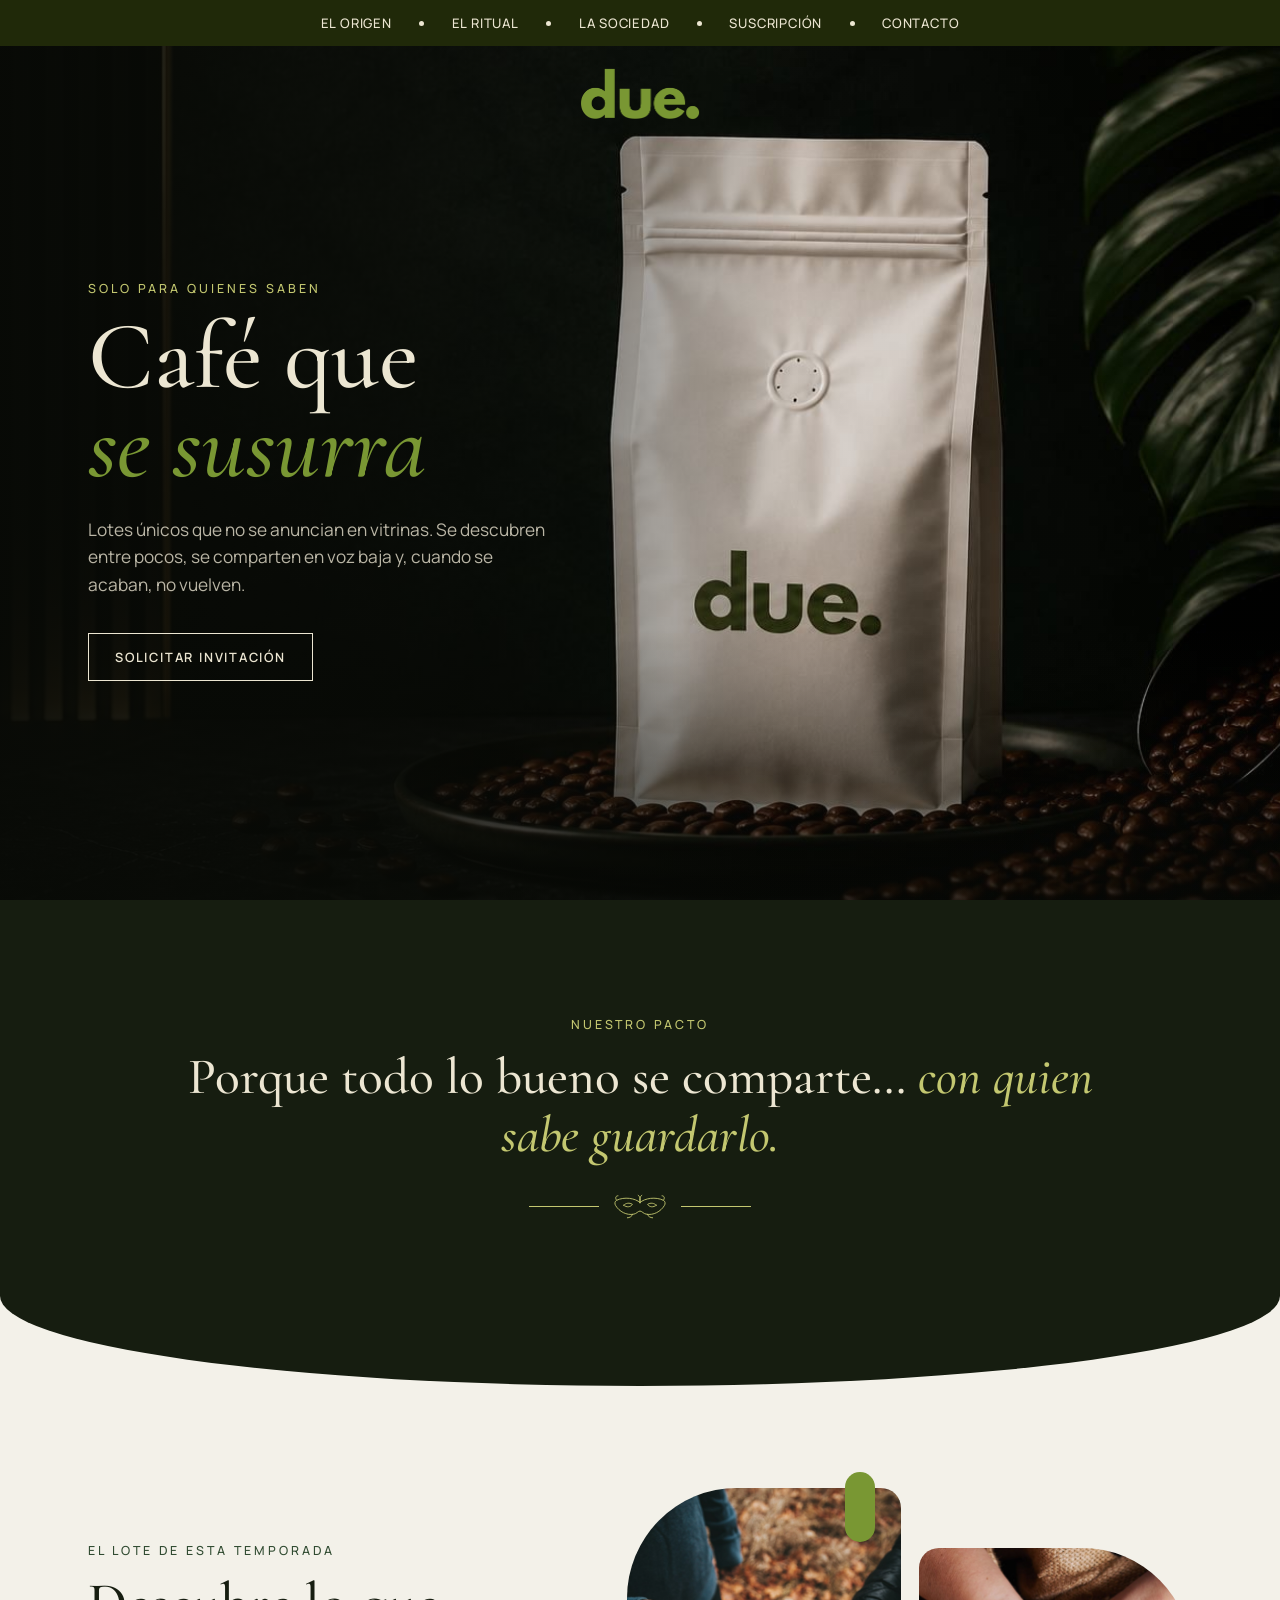
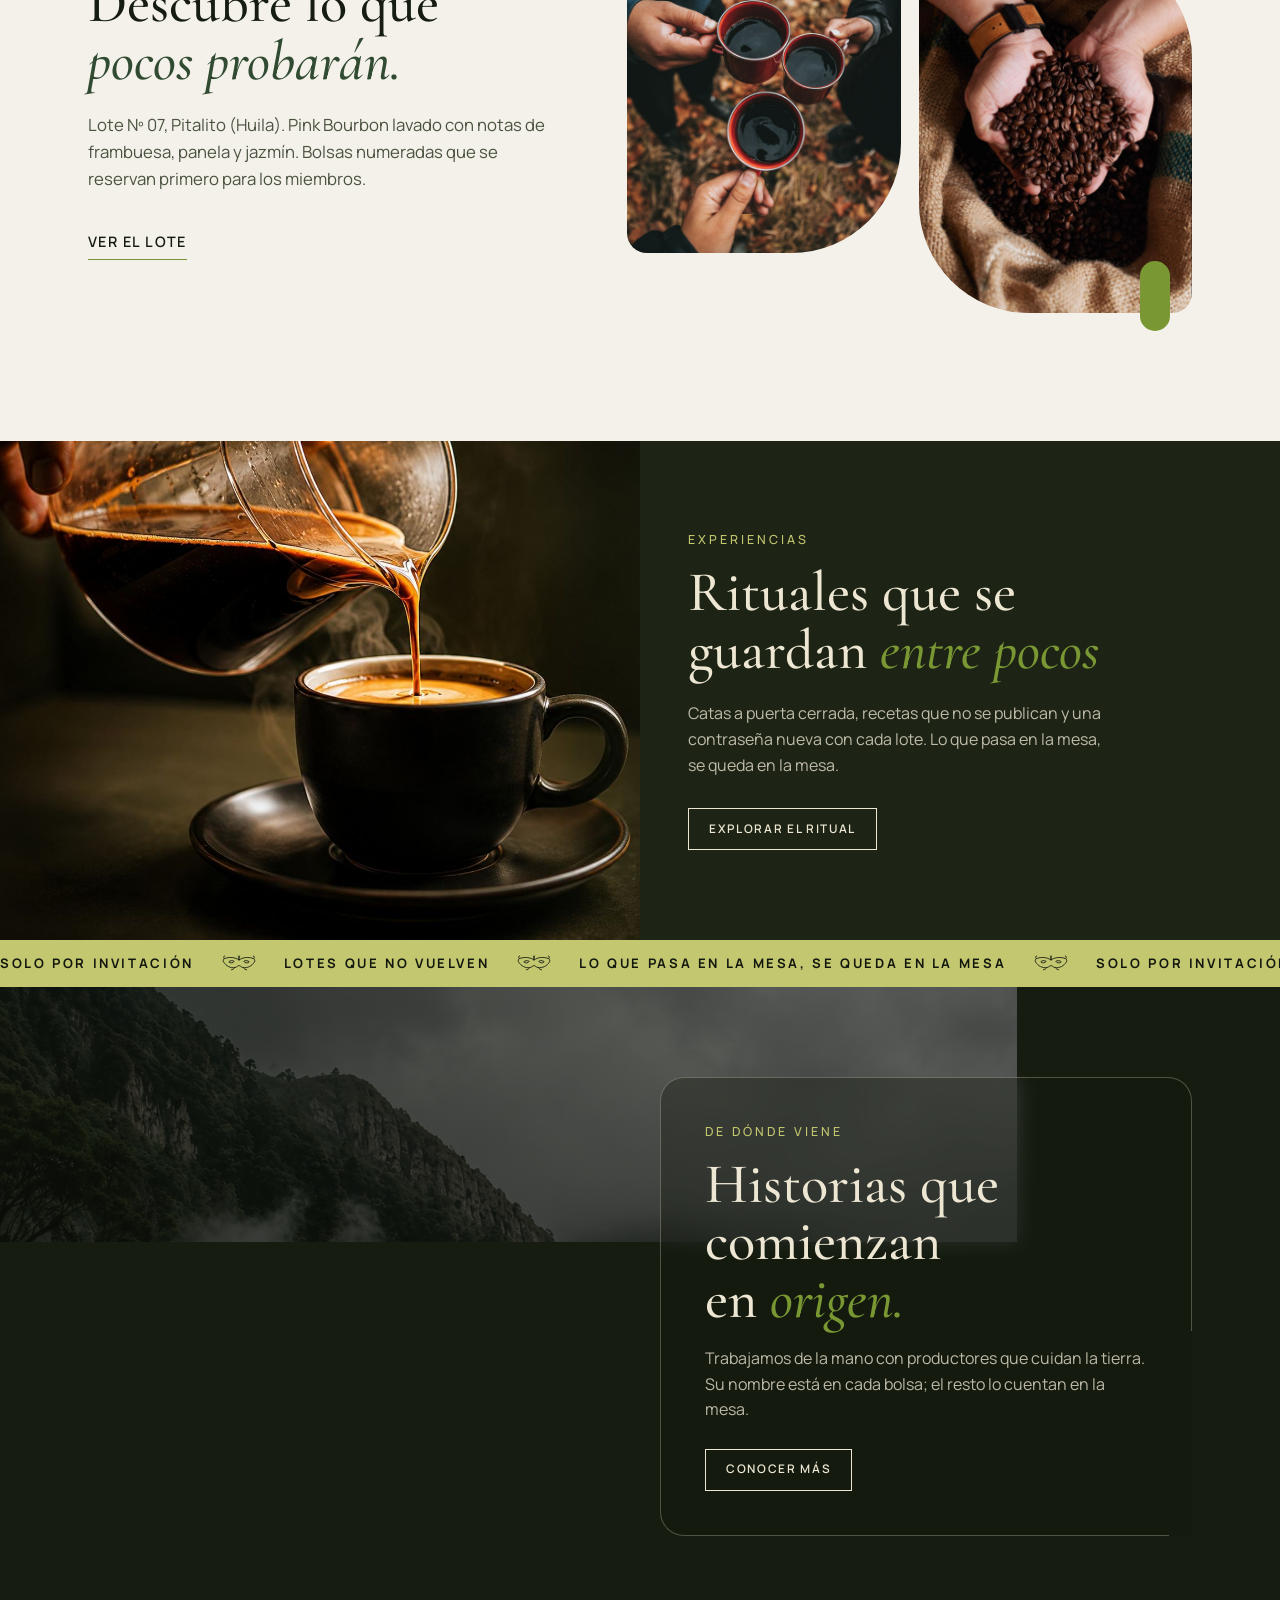
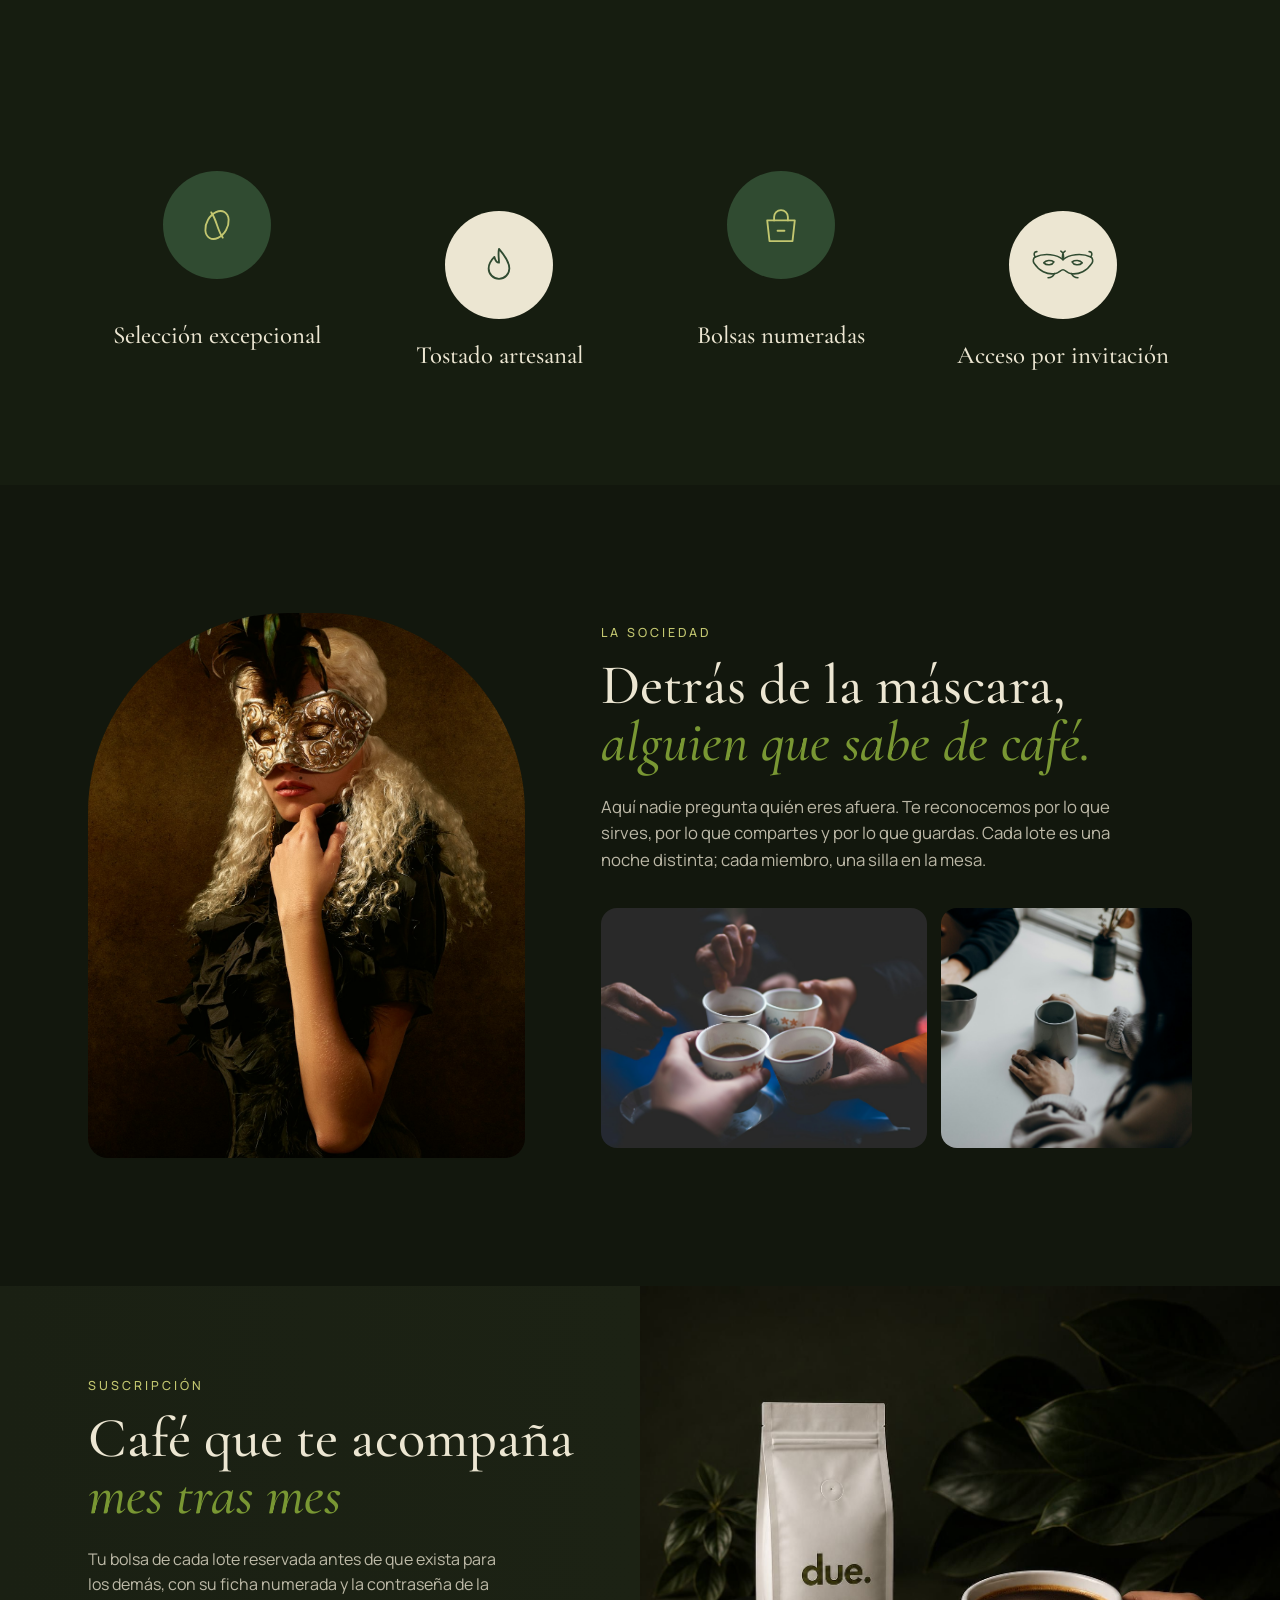
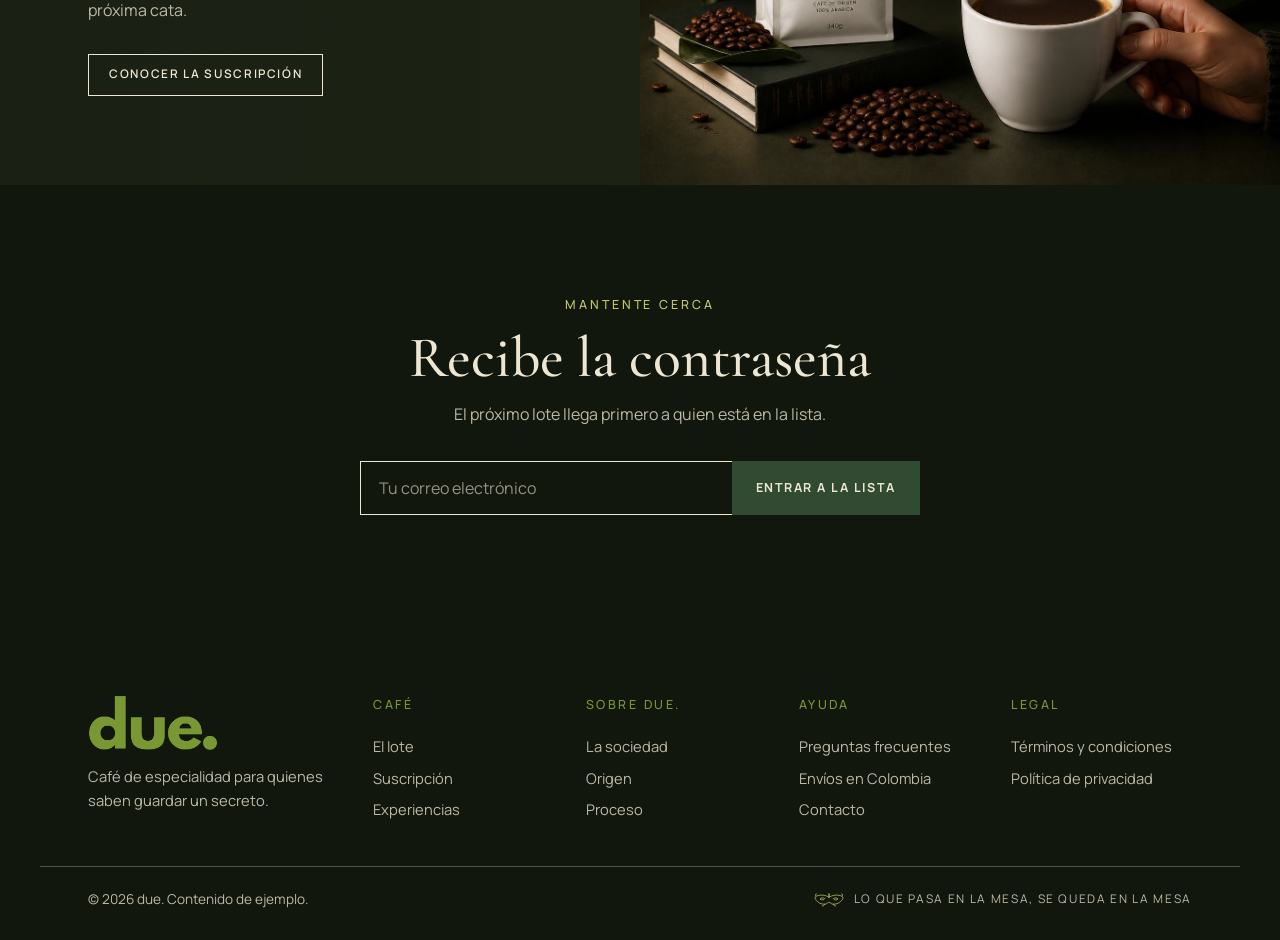
==== version-a.html @ 4b5e08d7 "Añadir dos propuestas de club secreto basadas en el diseño Home.pdf - version-a.html: estructura y c" ====
<!doctype html>
<html lang="es-CO">
<head>
  <meta charset="utf-8">
  <meta name="viewport" content="width=device-width, initial-scale=1, viewport-fit=cover">
  <title>due. — Café que se susurra</title>
  <meta name="description" content="due. es un club de café de especialidad. Lotes únicos que se descubren entre pocos y se comparten en voz baja.">
  <meta name="theme-color" content="#202909">
  <link rel="icon" type="image/png" href="assets/logo-due-olive.png">
  <link rel="preconnect" href="https://fonts.googleapis.com">
  <link rel="preconnect" href="https://fonts.gstatic.com" crossorigin>
  <link href="https://fonts.googleapis.com/css2?family=Cormorant+Garamond:ital,wght@0,400;0,500;0,600;1,400;1,500&family=Manrope:wght@400;500;600;700&display=swap" rel="stylesheet">
  <link rel="preload" as="image" href="assets/club/bolsa-hero.jpg">
  <link rel="stylesheet" href="css/a.css">
</head>
<body>
  <svg width="0" height="0" style="position:absolute" aria-hidden="true">
    <symbol id="mask" viewBox="0 0 120 56">
      <path d="M60 18C49 8 25 5 8 13c-4 2-5 8-2 12 8 13 24 22 40 19 6-1 10-7 14-7s8 6 14 7c16 3 32-6 40-19 3-4 2-10-2-12C95 5 71 8 60 18Z"/>
      <path d="M24 24c4-5 13-6 19-2-3 6-13 8-19 2Zm72 0c-4-5-13-6-19-2 3 6 13 8 19 2Z"/>
      <path d="M60 18c-2-7-1-13 4-16M60 18c2-7 1-13-4-16M8 13C4 8 6 3 11 3m101 10c4-5 2-10-3-10M44 44c-2 5-7 8-12 8m44-8c2 5 7 8 12 8"/>
    </symbol>
  </svg>

  <a class="skip" href="#principal">Saltar al contenido</a>

  <header class="top">
    <nav class="top__bar" aria-label="Principal">
      <a href="#origen">El origen</a>
      <a href="#ritual">El ritual</a>
      <a href="#sociedad">La sociedad</a>
      <a href="#suscripcion">Suscripción</a>
      <a href="#contacto">Contacto</a>
    </nav>
    <a href="#principal" class="top__logo" aria-label="due., inicio"><img src="assets/logo-due-lima.png" alt="" width="120" height="52"></a>
  </header>

  <main id="principal">

    <section class="hero" aria-labelledby="hero-t">
      <img class="hero__img" src="assets/club/bolsa-hero.jpg" alt="Bolsa de café due. sobre una bandeja con granos, en un salón oscuro" fetchpriority="high">
      <div class="hero__veil" aria-hidden="true"></div>
      <div class="wrap hero__inner">
        <p class="kicker">Solo para quienes saben</p>
        <h1 class="hero__t" id="hero-t">Café que <em>se susurra</em></h1>
        <p class="hero__p">Lotes únicos que no se anuncian en vitrinas. Se descubren entre pocos, se comparten en voz baja y, cuando se acaban, no vuelven.</p>
        <a href="#contacto" class="btn btn--line">Solicitar invitación</a>
      </div>
    </section>

    <section class="pact" aria-labelledby="pact-t">
      <p class="kicker kicker--center">Nuestro pacto</p>
      <h2 class="pact__t" id="pact-t">Porque todo lo bueno se comparte… <em>con quien sabe guardarlo.</em></h2>
      <div class="ornament" aria-hidden="true"><span></span><svg><use href="#mask"/></svg><span></span></div>
    </section>

    <section class="lot" id="origen" aria-labelledby="lot-t">
      <div class="wrap lot__inner">
        <div class="lot__copy">
          <p class="kicker kicker--dark">El lote de esta temporada</p>
          <h2 class="h2 h2--dark" id="lot-t">Descubre lo que <em>pocos probarán.</em></h2>
          <p>Lote Nº 07, Pitalito (Huila). Pink Bourbon lavado con notas de frambuesa, panela y jazmín. Bolsas numeradas que se reservan primero para los miembros.</p>
          <a href="#suscripcion" class="link">Ver el lote</a>
        </div>
        <div class="lot__arches">
          <figure class="arch arch--a"><img src="assets/club/tres-tazas.jpg" alt="Tres personas brindan con tazas de café" loading="lazy"><i class="pill pill--top" aria-hidden="true"></i></figure>
          <figure class="arch arch--b"><img src="assets/club/manos-granos.jpg" alt="Manos sosteniendo granos de café tostado sobre un costal" loading="lazy"><i class="pill pill--bottom" aria-hidden="true"></i></figure>
        </div>
      </div>
    </section>

    <section class="ritual" id="ritual" aria-labelledby="ritual-t">
      <figure class="ritual__img"><img src="assets/club/vertido.jpg" alt="Café filtrado vertido en una taza negra" loading="lazy"></figure>
      <div class="ritual__copy">
        <p class="kicker">Experiencias</p>
        <h2 class="h2" id="ritual-t">Rituales que se guardan <em>entre pocos</em></h2>
        <p>Catas a puerta cerrada, recetas que no se publican y una contraseña nueva con cada lote. Lo que pasa en la mesa, se queda en la mesa.</p>
        <a href="#sociedad" class="btn btn--line btn--sm">Explorar el ritual</a>
      </div>
    </section>

    <div class="band" aria-hidden="true">
      <div class="band__track">
        <span>Solo por invitación</span><svg><use href="#mask"/></svg><span>Lotes que no vuelven</span><svg><use href="#mask"/></svg><span>Lo que pasa en la mesa, se queda en la mesa</span><svg><use href="#mask"/></svg>
        <span>Solo por invitación</span><svg><use href="#mask"/></svg><span>Lotes que no vuelven</span><svg><use href="#mask"/></svg><span>Lo que pasa en la mesa, se queda en la mesa</span><svg><use href="#mask"/></svg>
      </div>
    </div>

    <section class="origin" aria-labelledby="origin-t">
      <img class="origin__bg" src="assets/club/montana.jpg" alt="" loading="lazy">
      <div class="wrap origin__inner">
        <img class="origin__mask" src="assets/club/mascara-blanca.jpg" alt="Máscara blanca suspendida en la niebla" loading="lazy">
        <div class="glass">
          <p class="kicker">De dónde viene</p>
          <h2 class="h2" id="origin-t">Historias que comienzan en <em>origen.</em></h2>
          <p>Trabajamos de la mano con productores que cuidan la tierra. Su nombre está en cada bolsa; el resto lo cuentan en la mesa.</p>
          <a href="#sociedad" class="btn btn--line btn--sm">Conocer más</a>
        </div>
      </div>
    </section>

    <section class="values" aria-label="Lo que nos define">
      <ul class="wrap values__list">
        <li><span class="dot dot--green"><svg viewBox="0 0 40 40" aria-hidden="true"><ellipse cx="20" cy="20" rx="9" ry="13" transform="rotate(30 20 20)"/><path d="M15 9c5 7 5 15 10 22"/></svg></span><b>Selección excepcional</b></li>
        <li class="low"><span class="dot dot--light"><svg viewBox="0 0 40 40" aria-hidden="true"><path d="M20 6c6 7 9 12 9 17a9 9 0 0 1-18 0c0-4 3-8 5-10 1 4 3 5 4 5 0-4-1-8 0-12Z"/></svg></span><b>Tostado artesanal</b></li>
        <li><span class="dot dot--green"><svg viewBox="0 0 40 40" aria-hidden="true"><path d="M8 16h24l-2 18H10L8 16Z"/><path d="M14 16v-3a6 6 0 0 1 12 0v3M17 25h6"/></svg></span><b>Bolsas numeradas</b></li>
        <li class="low"><span class="dot dot--light"><svg viewBox="0 0 120 56" aria-hidden="true"><use href="#mask"/></svg></span><b>Acceso por invitación</b></li>
      </ul>
    </section>

    <section class="society" id="sociedad" aria-labelledby="soc-t">
      <div class="wrap society__inner">
        <figure class="society__portrait"><img src="assets/club/mascara-retrato.jpg" alt="Mujer con máscara dorada en penumbra" loading="lazy"></figure>
        <div class="society__copy">
          <p class="kicker">La sociedad</p>
          <h2 class="h2" id="soc-t">Detrás de la máscara, <em>alguien que sabe de café.</em></h2>
          <p>Aquí nadie pregunta quién eres afuera. Te reconocemos por lo que sirves, por lo que compartes y por lo que guardas. Cada lote es una noche distinta; cada miembro, una silla en la mesa.</p>
          <div class="society__pair">
            <figure><img src="assets/club/brindis.jpg" alt="Varias manos juntan tazas de café en un brindis" loading="lazy"></figure>
            <figure><img src="assets/club/conversacion.jpg" alt="Dos personas conversan con sus tazas de café sobre la mesa" loading="lazy"></figure>
          </div>
        </div>
      </div>
    </section>

    <section class="sub" id="suscripcion" aria-labelledby="sub-t">
      <div class="sub__copy">
        <p class="kicker">Suscripción</p>
        <h2 class="h2" id="sub-t">Café que te acompaña <em>mes tras mes</em></h2>
        <p>Tu bolsa de cada lote reservada antes de que exista para los demás, con su ficha numerada y la contraseña de la próxima cata.</p>
        <a href="#contacto" class="btn btn--line btn--sm">Conocer la suscripción</a>
      </div>
      <figure class="sub__img"><img src="assets/club/bolsa-taza.jpg" alt="Bolsa de café due. junto a una taza de café negro y granos" loading="lazy"></figure>
    </section>

    <section class="news" id="contacto" aria-labelledby="news-t">
      <p class="kicker kicker--center">Mantente cerca</p>
      <h2 class="h2 news__t" id="news-t">Recibe la contraseña</h2>
      <p class="news__p">El próximo lote llega primero a quien está en la lista.</p>
      <form class="news__form" data-join novalidate>
        <label class="sr-only" for="mail-a">Tu correo electrónico</label>
        <input id="mail-a" type="email" placeholder="Tu correo electrónico" autocomplete="email" required>
        <button type="submit">Entrar a la lista</button>
      </form>
      <p class="news__msg" role="status" data-join-msg></p>
    </section>
  </main>

  <footer class="foot">
    <div class="wrap foot__inner">
      <div class="foot__brand">
        <img src="assets/logo-due-lima.png" alt="due." width="130" height="56">
        <p>Café de especialidad para quienes saben guardar un secreto.</p>
      </div>
      <div><h3>Café</h3><a href="#origen">El lote</a><a href="#suscripcion">Suscripción</a><a href="#ritual">Experiencias</a></div>
      <div><h3>Sobre due.</h3><a href="#sociedad">La sociedad</a><a href="#origen">Origen</a><a href="#ritual">Proceso</a></div>
      <div><h3>Ayuda</h3><a href="#">Preguntas frecuentes</a><a href="#">Envíos en Colombia</a><a href="#contacto">Contacto</a></div>
      <div><h3>Legal</h3><a href="#">Términos y condiciones</a><a href="#">Política de privacidad</a></div>
    </div>
    <div class="wrap foot__base">
      <p>© 2026 due. Contenido de ejemplo.</p>
      <p class="foot__sign"><svg aria-hidden="true"><use href="#mask"/></svg> Lo que pasa en la mesa, se queda en la mesa</p>
    </div>
  </footer>

  <script src="js/club.js"></script>
</body>
</html>
---- css/a.css ----
/* due. — Versión A: tu diseño, sin rosado, como club secreto */

:root {
  --night:  #12170D;
  --forest: #161D10;
  --moss:   #1E2415;
  --bar:    #202909;
  --bottle: #304B31;
  --olive:  #799733;
  --lime:   #C3C770;
  --cream:  #ECE6D2;
  --cream-2: rgba(236, 230, 210, .78);
  --paper:  #F3F1E9;
  --ink:    #161D10;
  --ink-2:  #4B5340;
  --line:   rgba(236, 230, 210, .28);

  --serif: "Cormorant Garamond", Georgia, serif;
  --sans: "Manrope", system-ui, -apple-system, "Segoe UI", sans-serif;
  --wrap: 1200px;
  --gut: clamp(16px, 4vw, 48px);
  --ease: cubic-bezier(0.23, 1, 0.32, 1);
}

*, *::before, *::after { box-sizing: border-box; }
html { scroll-behavior: smooth; -webkit-text-size-adjust: 100%; }
body { margin: 0; background: var(--forest); color: var(--cream); font: 400 1rem/1.6 var(--sans); -webkit-font-smoothing: antialiased; overflow-x: clip; caret-color: var(--olive); }
img { display: block; max-width: 100%; }
figure { margin: 0; }
a { color: inherit; text-decoration: none; }
button, input { font: inherit; color: inherit; }
::selection { background: var(--lime); color: var(--night); }
:focus-visible { outline: 2px solid var(--lime); outline-offset: 3px; }
.sr-only { position: absolute; width: 1px; height: 1px; overflow: hidden; clip: rect(0 0 0 0); white-space: nowrap; }
.skip { position: absolute; left: 16px; top: -60px; z-index: 99; padding: 10px 16px; background: var(--lime); color: var(--night); }
.skip:focus { top: 12px; }
.wrap { max-width: var(--wrap); margin: 0 auto; padding: 0 var(--gut); }

.kicker { margin: 0 0 14px; font-size: .78rem; font-weight: 500; letter-spacing: .24em; text-transform: uppercase; color: var(--lime); }
.kicker--center { text-align: center; }
.kicker--dark { color: var(--bottle); }
.h2 { margin: 0; font-family: var(--serif); font-weight: 500; font-size: clamp(2.3rem, 4.4vw, 3.6rem); line-height: 1.02; color: var(--cream); text-wrap: balance; }
.h2 em { font-style: italic; color: var(--olive); }
.h2--dark { color: var(--ink); }
.h2--dark em { color: var(--bottle); }

.btn { display: inline-flex; align-items: center; justify-content: center; min-height: 48px; padding: 0 26px; border: 1px solid var(--cream); font-size: .8rem; font-weight: 600; letter-spacing: .14em; text-transform: uppercase; transition: background-color 200ms ease, color 200ms ease, transform 160ms var(--ease); }
.btn:active { transform: scale(.97); }
.btn--sm { min-height: 42px; padding: 0 20px; font-size: .74rem; }
@media (hover: hover) and (pointer: fine) { .btn--line:hover { background: var(--cream); color: var(--night); } }
.link { display: inline-block; padding-bottom: 6px; border-bottom: 1px solid var(--olive); font-weight: 600; font-size: .9rem; letter-spacing: .1em; text-transform: uppercase; color: var(--ink); }

/* ---------- Encabezado (de tu diseño) ---------- */
.top { position: absolute; inset: 0 0 auto 0; z-index: 10; }
.top__bar { display: flex; justify-content: center; align-items: center; gap: 0; min-height: 46px; padding: 0 var(--gut); background: var(--bar); font-size: .82rem; font-weight: 500; letter-spacing: .06em; text-transform: uppercase; }
.top__bar a { position: relative; padding: 12px 30px; color: var(--cream); transition: color 200ms ease; }
.top__bar a + a::before { content: ""; position: absolute; left: -2.5px; top: 50%; width: 5px; height: 5px; margin-top: -2.5px; border-radius: 50%; background: var(--cream); }
@media (hover: hover) and (pointer: fine) { .top__bar a:hover { color: var(--lime); } }
.top__logo { display: block; width: 120px; margin: 22px auto 0; }

/* ---------- Hero ---------- */
.hero { position: relative; min-height: min(100svh, 980px); display: flex; align-items: center; background: #0B0E09; overflow: hidden; isolation: isolate; }
.hero__img { position: absolute; inset: 0; z-index: -2; width: 100%; height: 100%; object-fit: cover; object-position: 72% 60%; }
.hero__veil { position: absolute; inset: 0; z-index: -1; background: linear-gradient(90deg, rgba(8, 10, 6, .95) 0%, rgba(8, 10, 6, .82) 30%, rgba(8, 10, 6, .1) 62%), linear-gradient(0deg, rgba(8, 10, 6, .7), transparent 30%); }
.hero__inner { width: 100%; padding-top: 170px; padding-bottom: 110px; }
.hero__t { margin: 0; max-width: 7.5em; font-family: var(--serif); font-weight: 500; font-size: clamp(3.4rem, 8vw, 6rem); line-height: .92; color: var(--cream); }
.hero__t em { display: block; font-style: italic; color: var(--olive); }
.hero__p { max-width: 27em; margin: 26px 0 34px; font-size: 1.08rem; color: var(--cream-2); }

/* ---------- Pacto ---------- */
.pact { position: relative; z-index: 2; margin-bottom: -90px; padding: clamp(80px, 9vw, 120px) var(--gut) clamp(130px, 13vw, 180px); background: var(--forest); text-align: center; border-radius: 0 0 50% 50% / 0 0 90px 90px; }
.pact__t { max-width: 18em; margin: 0 auto; font-family: var(--serif); font-weight: 500; font-size: clamp(2rem, 4vw, 3.2rem); line-height: 1.12; }
.pact__t em { color: var(--lime); }
.ornament { display: flex; align-items: center; justify-content: center; gap: 14px; margin-top: 30px; color: var(--lime); }
.ornament span { width: 70px; height: 1px; background: currentColor; }
.ornament svg { width: 54px; height: 26px; fill: none; stroke: currentColor; stroke-width: 2; stroke-linecap: round; stroke-linejoin: round; }

/* ---------- Lote (sección clara) ---------- */
.lot { background: var(--paper); color: var(--ink); padding: clamp(150px, 15vw, 210px) 0 clamp(90px, 10vw, 130px); }
.lot__inner { display: grid; grid-template-columns: .9fr 1.1fr; gap: clamp(32px, 6vw, 80px); align-items: center; }
.lot__copy p:not(.kicker) { max-width: 30em; margin: 22px 0 36px; color: var(--ink-2); font-size: 1.05rem; }
.lot__arches { display: grid; grid-template-columns: 1fr 1fr; gap: 18px; align-items: start; }
.arch { position: relative; overflow: visible; }
.arch img { width: 100%; aspect-ratio: 3 / 4; object-fit: cover; }
.arch--a img { border-radius: 110px 20px 110px 20px; }
.arch--b { margin-top: 60px; }
.arch--b img { border-radius: 20px 110px 20px 110px; }
.pill { position: absolute; width: 30px; height: 70px; border-radius: 16px; background: var(--olive); }
.pill--top { top: -16px; right: 26px; }
.pill--bottom { bottom: -18px; right: 22px; }

/* ---------- Ritual ---------- */
.ritual { display: grid; grid-template-columns: 1fr 1fr; background: var(--moss); }
.ritual__img img { width: 100%; height: 100%; min-height: 460px; object-fit: cover; }
.ritual__copy { display: flex; flex-direction: column; justify-content: center; align-items: flex-start; padding: clamp(56px, 7vw, 96px) var(--gut); }
.ritual__copy p:not(.kicker) { max-width: 26em; margin: 22px 0 30px; color: var(--cream-2); }

/* ---------- Banda (antes rosada) ---------- */
.band { overflow: hidden; background: var(--lime); color: var(--night); padding: 13px 0; }
.band__track { display: flex; align-items: center; gap: 28px; width: max-content; animation: band 46s linear infinite; font-size: .82rem; font-weight: 700; letter-spacing: .2em; text-transform: uppercase; white-space: nowrap; }
.band__track svg { width: 34px; height: 16px; fill: none; stroke: currentColor; stroke-width: 3; }
@keyframes band { to { transform: translateX(-50%); } }

/* ---------- Origen ---------- */
.origin { position: relative; overflow: hidden; isolation: isolate; background: var(--night); border-radius: 0 0 50% 50% / 0 0 70px 70px; }
.origin__bg { position: absolute; inset: 0; z-index: -2; width: 100%; height: 100%; object-fit: cover; filter: saturate(.6) brightness(.55); }
.origin::before { content: ""; position: absolute; inset: 0; z-index: -1; background: linear-gradient(90deg, rgba(18, 23, 13, .55), rgba(18, 23, 13, .25)); }
.origin__inner { display: grid; grid-template-columns: 1fr 1fr; gap: 40px; align-items: center; min-height: 640px; padding-top: 90px; padding-bottom: 120px; }
.origin__mask { width: 100%; max-width: 600px; mix-blend-mode: screen; filter: contrast(1.15) brightness(1.05); transform: rotate(-8deg); }
.glass { padding: clamp(28px, 4vw, 44px); border: 1px solid var(--line); border-radius: 24px; background: rgba(18, 23, 13, .35); -webkit-backdrop-filter: blur(10px); backdrop-filter: blur(10px); }
.glass p:not(.kicker) { margin: 18px 0 26px; color: var(--cream-2); }

/* ---------- Valores ---------- */
.values { padding: clamp(80px, 9vw, 120px) 0; background: var(--forest); }
.values__list { list-style: none; display: grid; grid-template-columns: repeat(4, 1fr); gap: 24px; text-align: center; }
.values__list li { display: grid; justify-items: center; gap: 22px; }
.values__list li.low { padding-top: 40px; }
.values__list b { font-family: var(--serif); font-weight: 500; font-size: 1.55rem; line-height: 1.15; }
.dot { display: grid; place-items: center; width: 108px; height: 108px; border-radius: 50%; }
.dot--green { background: var(--bottle); color: var(--lime); }
.dot--light { background: var(--cream); color: var(--bottle); }
.dot svg { width: 46px; height: 46px; fill: none; stroke: currentColor; stroke-width: 1.6; stroke-linecap: round; stroke-linejoin: round; }
.dot--light svg[viewBox="0 0 120 56"] { width: 64px; height: 30px; stroke-width: 3; }

/* ---------- Sociedad ---------- */
.society { padding: clamp(90px, 10vw, 140px) 0; background: var(--night); }
.society__inner { display: grid; grid-template-columns: .85fr 1.15fr; gap: clamp(32px, 6vw, 80px); align-items: center; }
.society__portrait img { width: 100%; aspect-ratio: 4 / 5; object-fit: cover; border-radius: 200px 200px 20px 20px; }
.society__copy p:not(.kicker) { max-width: 32em; margin: 22px 0 34px; color: var(--cream-2); font-size: 1.05rem; }
.society__pair { display: grid; grid-template-columns: 1.3fr 1fr; gap: 14px; }
.society__pair img { width: 100%; height: 240px; object-fit: cover; border-radius: 16px; }

/* ---------- Suscripción ---------- */
.sub { display: grid; grid-template-columns: 1fr 1fr; background: linear-gradient(90deg, #1A2013, var(--moss)); }
.sub__copy { display: flex; flex-direction: column; justify-content: center; align-items: flex-start; padding: clamp(56px, 7vw, 100px) var(--gut) clamp(56px, 7vw, 100px) max(var(--gut), calc((100vw - var(--wrap)) / 2 + var(--gut))); }
.sub__copy p:not(.kicker) { max-width: 26em; margin: 22px 0 30px; color: var(--cream-2); }
.sub__img img { width: 100%; height: 100%; min-height: 480px; object-fit: cover; }

/* ---------- Newsletter ---------- */
.news { padding: clamp(80px, 9vw, 110px) var(--gut); background: var(--night); text-align: center; }
.news__t { font-size: clamp(2.4rem, 4.6vw, 3.6rem); }
.news__p { margin: 14px 0 34px; color: var(--cream-2); }
.news__form { display: flex; max-width: 560px; margin: 0 auto; }
.news__form input { flex: 1; min-width: 0; min-height: 54px; padding: 0 18px; border: 1px solid var(--cream); border-right: 0; background: transparent; font-size: 16px; }
.news__form input::placeholder { color: rgba(236, 230, 210, .6); }
.news__form input:focus { outline: none; border-color: var(--lime); }
.news__form button { padding: 0 24px; border: 0; background: var(--bottle); color: var(--cream); font-size: .78rem; font-weight: 700; letter-spacing: .12em; text-transform: uppercase; cursor: pointer; transition: background-color 200ms ease, transform 160ms var(--ease); }
.news__form button:active { transform: scale(.97); }
@media (hover: hover) and (pointer: fine) { .news__form button:hover { background: #4A6224; } }
.news__msg { min-height: 1.6em; margin: 14px 0 0; color: var(--lime); }

/* ---------- Footer ---------- */
.foot { background: var(--night); padding: 30px 0 0; }
.foot__inner { display: grid; grid-template-columns: 1.4fr repeat(4, 1fr); gap: 32px; padding-bottom: 40px; }
.foot__brand img { width: 130px; }
.foot__brand p { max-width: 16em; margin: 14px 0 0; font-size: .92rem; color: var(--cream-2); }
.foot h3 { margin: 0 0 16px; font-size: .78rem; font-weight: 500; letter-spacing: .2em; text-transform: uppercase; color: var(--olive); }
.foot a { display: block; padding: 4px 0; font-size: .92rem; color: var(--cream-2); }
@media (hover: hover) and (pointer: fine) { .foot a:hover { color: var(--lime); } }
.foot__base { display: flex; justify-content: space-between; gap: 16px; flex-wrap: wrap; padding-top: 22px; padding-bottom: 30px; border-top: 1px solid var(--line); font-size: .85rem; color: var(--cream-2); }
.foot__base p { margin: 0; }
.foot__sign { display: inline-flex; align-items: center; gap: 10px; letter-spacing: .14em; text-transform: uppercase; font-size: .74rem; }
.foot__sign svg { width: 30px; height: 14px; fill: none; stroke: var(--lime); stroke-width: 3; }

/* ---------- Aparición ---------- */
.js .reveal { opacity: 0; transform: translateY(18px); transition: opacity 900ms var(--ease), transform 900ms var(--ease); }
.js .reveal.is-in { opacity: 1; transform: none; }
@media (prefers-reduced-motion: reduce) {
  .band__track { animation: none; }
  .js .reveal { opacity: 1; transform: none; transition: none; }
  html { scroll-behavior: auto; }
}

/* ---------- Responsive ---------- */
@media (max-width: 960px) {
  .top__bar { justify-content: flex-start; overflow-x: auto; scrollbar-width: none; }
  .top__bar::-webkit-scrollbar { display: none; }
  .top__bar a { padding: 12px 18px; white-space: nowrap; }
  .lot__inner, .ritual, .origin__inner, .society__inner, .sub { grid-template-columns: 1fr; }
  .origin__mask { max-width: 320px; margin: 0 auto; }
  .values__list { grid-template-columns: 1fr 1fr; row-gap: 48px; }
  .values__list li.low { padding-top: 0; }
  .sub__copy { padding-left: var(--gut); }
}
@media (max-width: 600px) {
  .hero { min-height: 92svh; align-items: flex-end; }
  .hero__img { object-position: 64% 50%; }
  .hero__veil { background: linear-gradient(0deg, rgba(8, 10, 6, .97) 0%, rgba(8, 10, 6, .85) 45%, rgba(8, 10, 6, .2) 75%); }
  .hero__inner { padding-bottom: 70px; }
  .arch img { border-radius: 70px 14px 70px 14px; }
  .arch--b img { border-radius: 14px 70px 14px 70px; }
  .society__pair img { height: 180px; }
  .news__form { flex-direction: column; gap: 10px; }
  .news__form input { border-right: 1px solid var(--cream); }
  .news__form button { min-height: 50px; }
  .foot__inner { grid-template-columns: 1fr 1fr; }
  .foot__brand { grid-column: 1 / -1; }
}
@media (max-width: 600px) {
  .hero { display: block; min-height: 0; }
  .hero__img { position: relative; inset: auto; height: 62svh; min-height: 420px; object-position: 70% 40%; }
  .hero__veil { inset: 0 0 auto 0; height: 62svh; min-height: 420px; background: linear-gradient(180deg, rgba(8, 10, 6, .4) 0%, rgba(8, 10, 6, 0) 30%, rgba(8, 10, 6, .25) 70%, #0B0E09 100%); }
  .hero__inner { position: relative; margin-top: -64px; padding-top: 0; padding-bottom: 64px; }
}
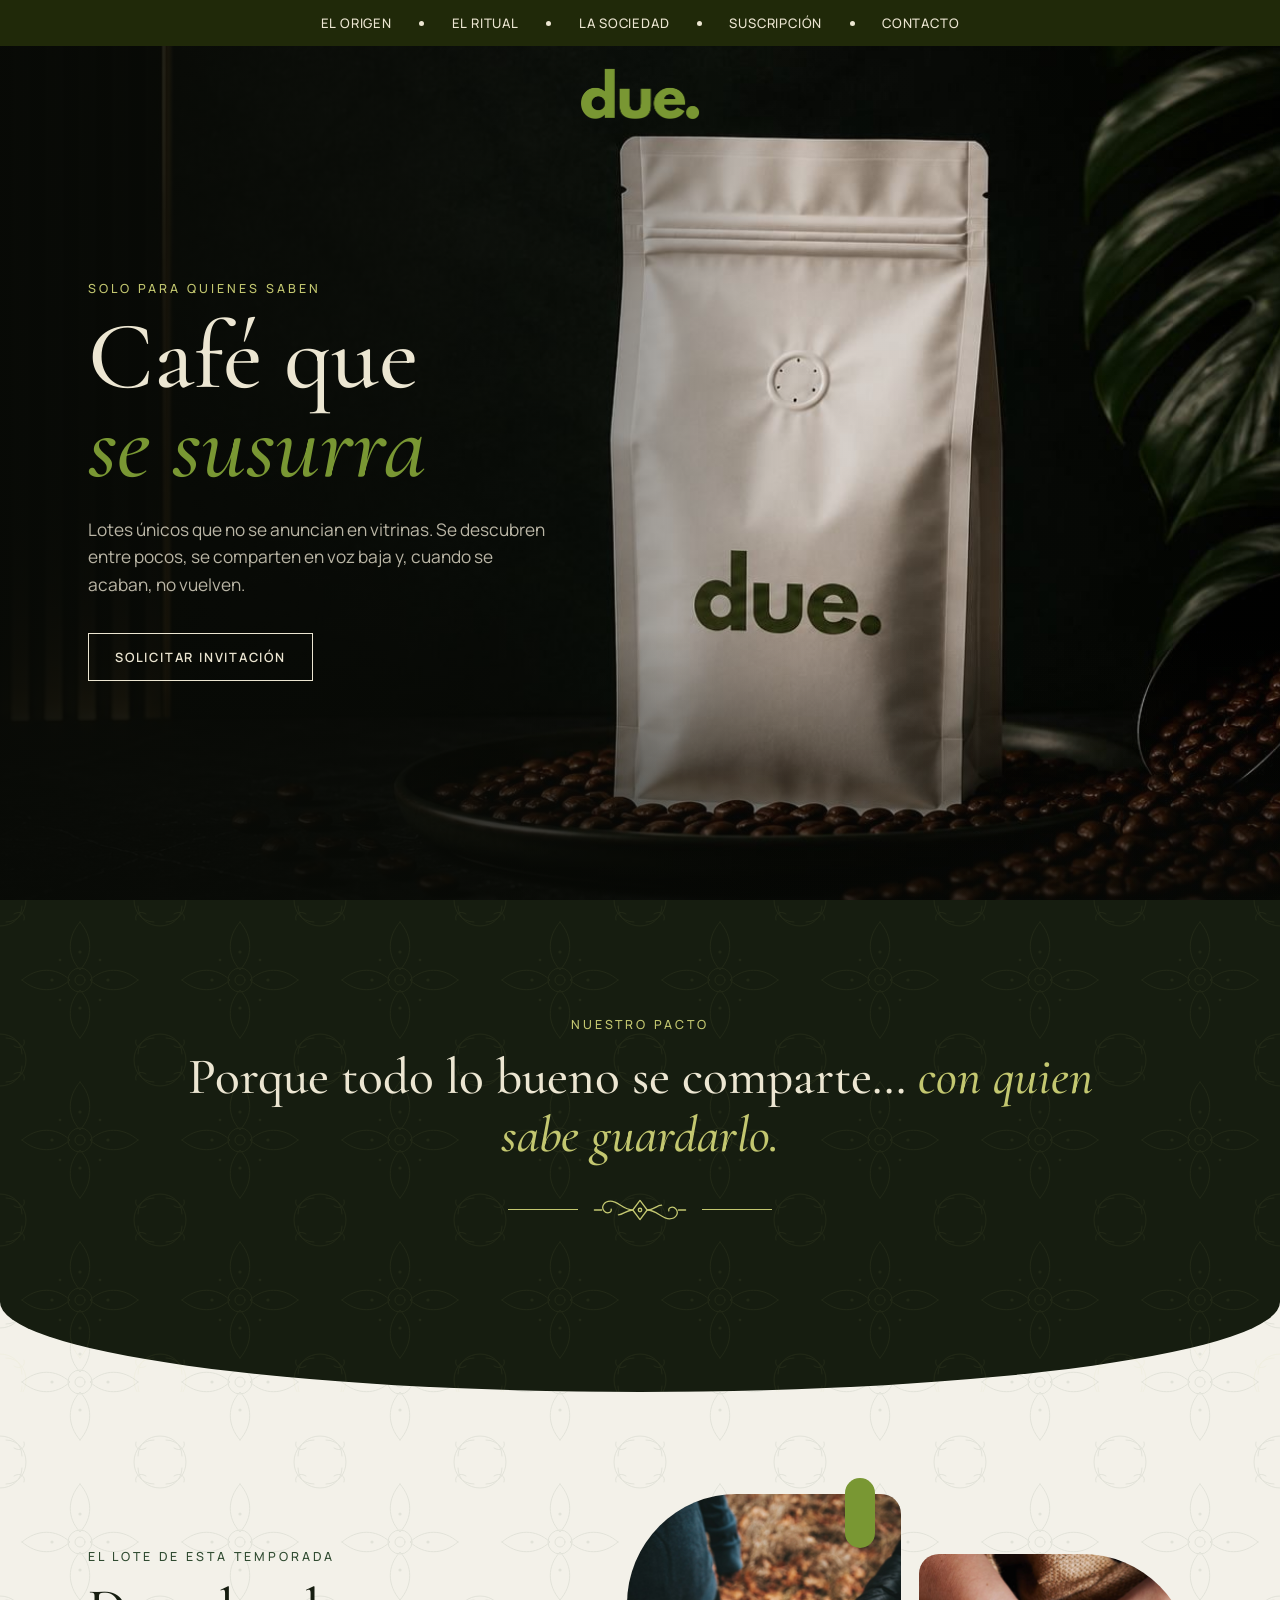
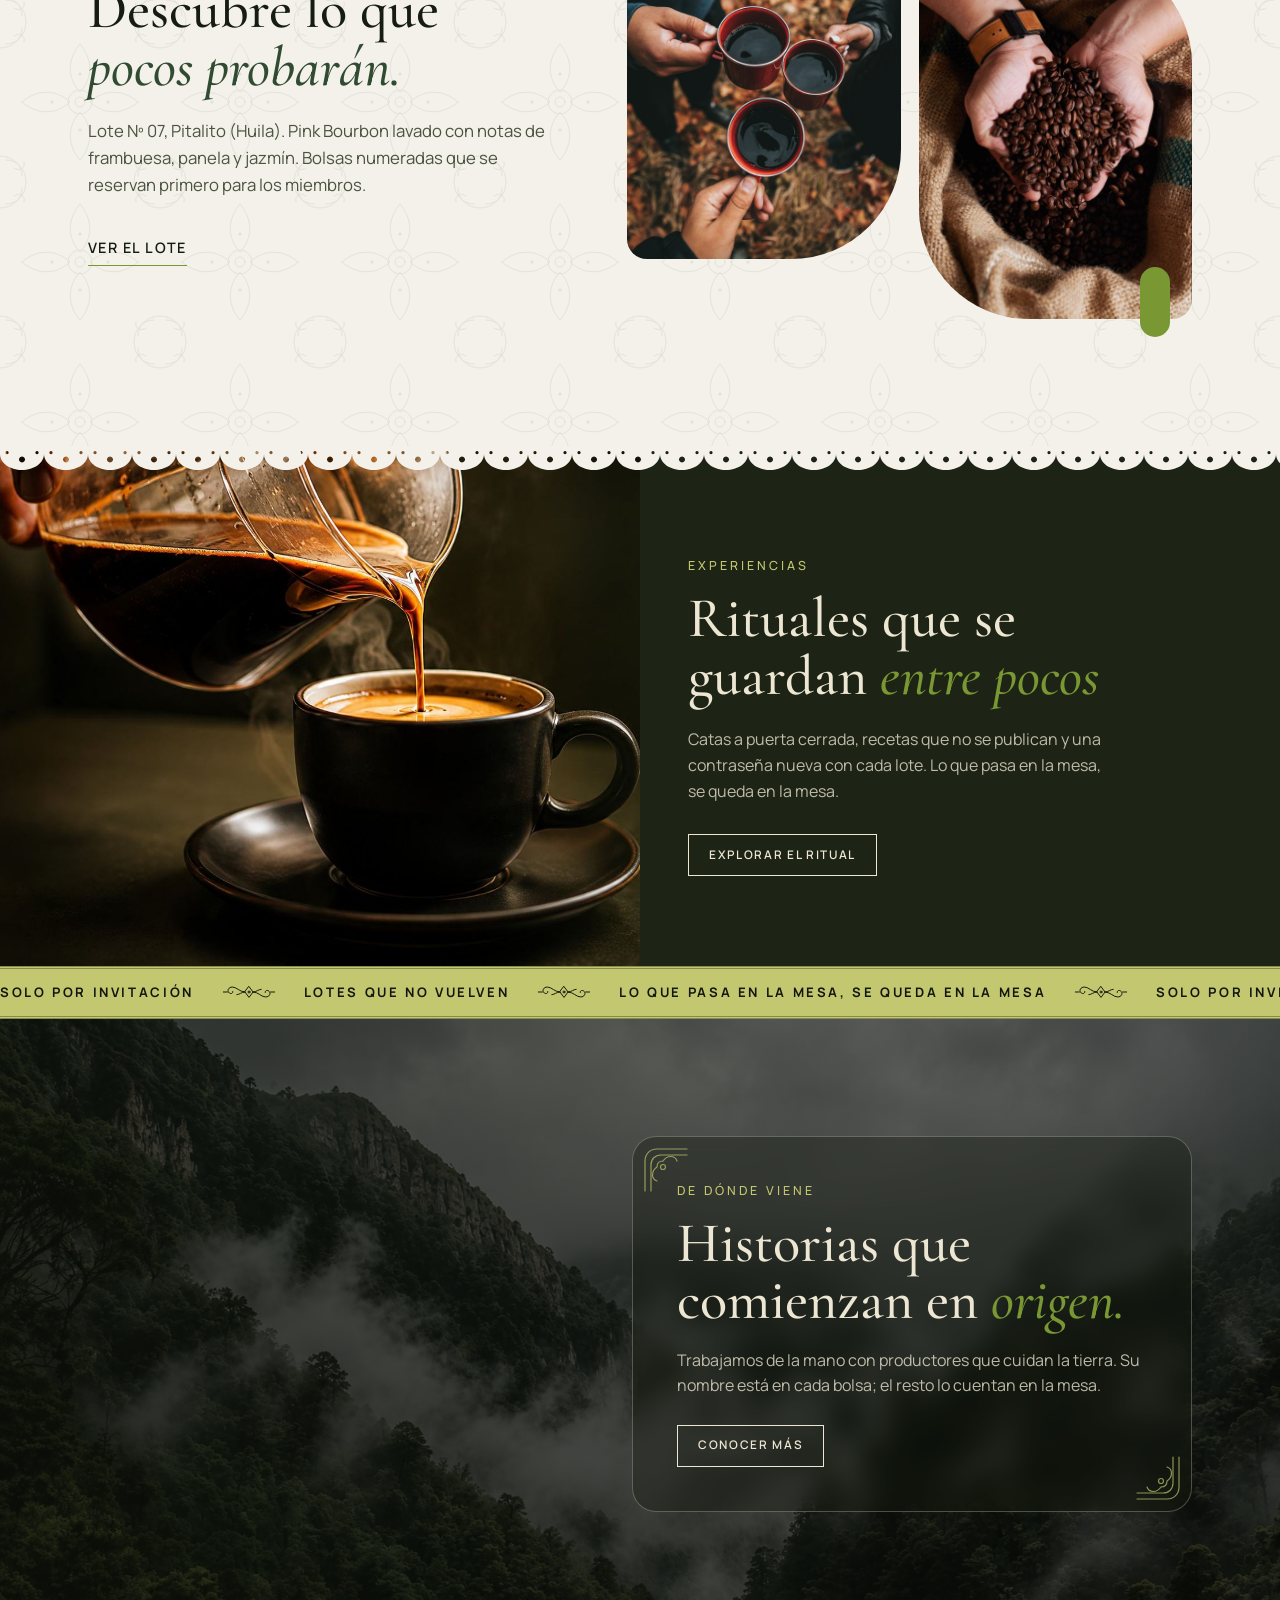
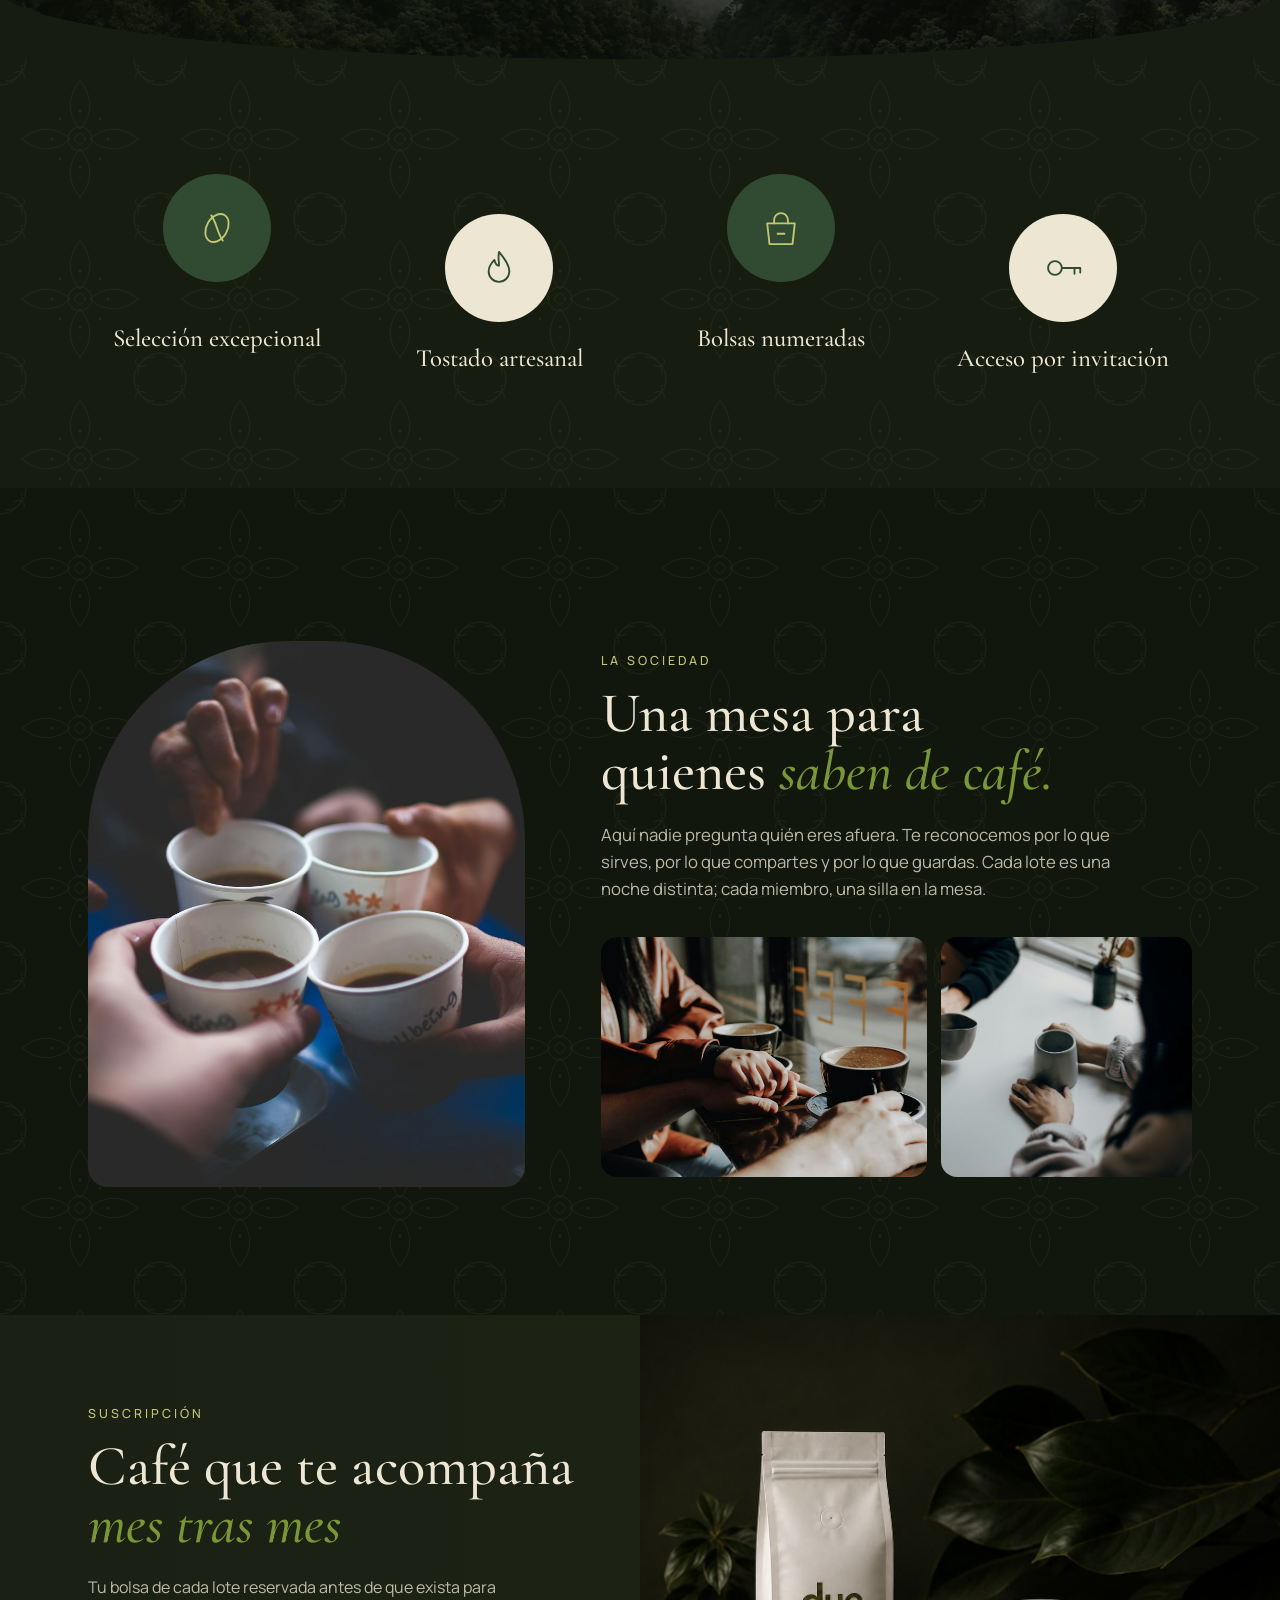
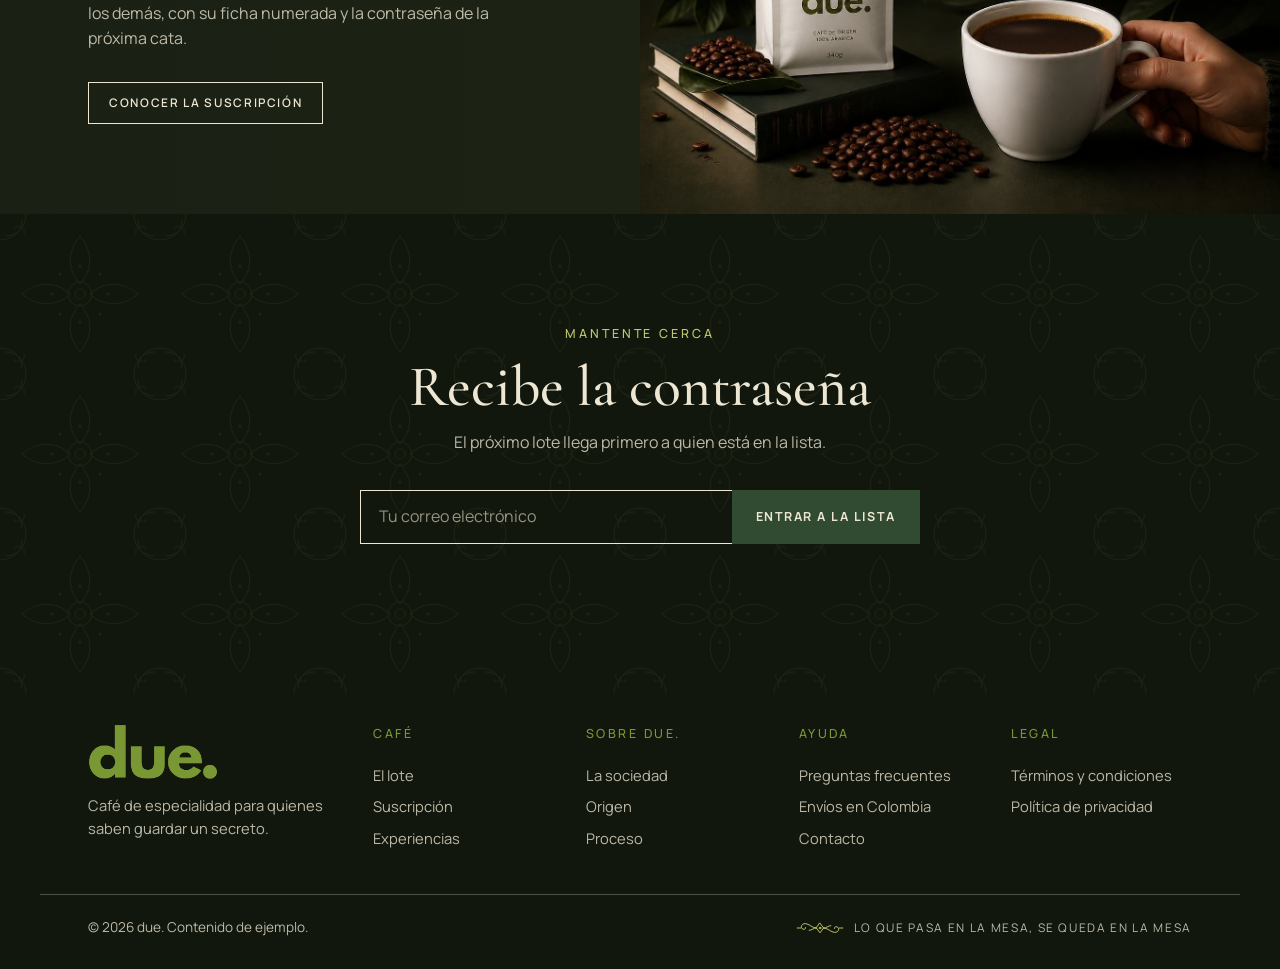
==== commit c5f0e3f6: "Quitar las máscaras y usar detalles victorianos de encaje - Eliminar fotos, íconos y textos de másca" ====
--- a/version-a.html
+++ b/version-a.html
@@ -11,14 +11,16 @@
   <link rel="preconnect" href="https://fonts.gstatic.com" crossorigin>
   <link href="https://fonts.googleapis.com/css2?family=Cormorant+Garamond:ital,wght@0,400;0,500;0,600;1,400;1,500&family=Manrope:wght@400;500;600;700&display=swap" rel="stylesheet">
   <link rel="preload" as="image" href="assets/club/bolsa-hero.jpg">
+  <link rel="stylesheet" href="css/lace.css">
   <link rel="stylesheet" href="css/a.css">
 </head>
 <body>
   <svg width="0" height="0" style="position:absolute" aria-hidden="true">
-    <symbol id="mask" viewBox="0 0 120 56">
-      <path d="M60 18C49 8 25 5 8 13c-4 2-5 8-2 12 8 13 24 22 40 19 6-1 10-7 14-7s8 6 14 7c16 3 32-6 40-19 3-4 2-10-2-12C95 5 71 8 60 18Z"/>
-      <path d="M24 24c4-5 13-6 19-2-3 6-13 8-19 2Zm72 0c-4-5-13-6-19-2 3 6 13 8 19 2Z"/>
-      <path d="M60 18c-2-7-1-13 4-16M60 18c2-7 1-13-4-16M8 13C4 8 6 3 11 3m101 10c4-5 2-10-3-10M44 44c-2 5-7 8-12 8m44-8c2 5 7 8 12 8"/>
+    <symbol id="floron" viewBox="0 0 120 40">
+      <path d="M60 8l9 12-9 12-9-12Z"/>
+      <path d="M51 20C39 20 33 9 23 9c-8 0-12 7-8 12 3 4 10 3 9-2M69 20c12 0 18 11 28 11 8 0 12-7 8-12-3-4-10-3-9 2"/>
+      <path d="M51 20c-8 0-12 6-18 6M69 20c8 0 12-6 18-6M3 20h9M108 20h9"/>
+      <circle cx="60" cy="20" r="2.2"/>
     </symbol>
   </svg>
 
@@ -48,13 +50,13 @@
       </div>
     </section>
 
-    <section class="pact" aria-labelledby="pact-t">
+    <section class="pact lace-bg" aria-labelledby="pact-t">
       <p class="kicker kicker--center">Nuestro pacto</p>
       <h2 class="pact__t" id="pact-t">Porque todo lo bueno se comparte… <em>con quien sabe guardarlo.</em></h2>
-      <div class="ornament" aria-hidden="true"><span></span><svg><use href="#mask"/></svg><span></span></div>
+      <div class="ornament" aria-hidden="true"><span></span><svg class="floron" viewBox="0 0 120 40"><use href="#floron"/></svg><span></span></div>
     </section>
 
-    <section class="lot" id="origen" aria-labelledby="lot-t">
+    <section class="lot lace-bg lace-bg--light lace-edge" id="origen" aria-labelledby="lot-t">
       <div class="wrap lot__inner">
         <div class="lot__copy">
           <p class="kicker kicker--dark">El lote de esta temporada</p>
@@ -81,16 +83,15 @@
 
     <div class="band" aria-hidden="true">
       <div class="band__track">
-        <span>Solo por invitación</span><svg><use href="#mask"/></svg><span>Lotes que no vuelven</span><svg><use href="#mask"/></svg><span>Lo que pasa en la mesa, se queda en la mesa</span><svg><use href="#mask"/></svg>
-        <span>Solo por invitación</span><svg><use href="#mask"/></svg><span>Lotes que no vuelven</span><svg><use href="#mask"/></svg><span>Lo que pasa en la mesa, se queda en la mesa</span><svg><use href="#mask"/></svg>
+        <span>Solo por invitación</span><svg class="floron" viewBox="0 0 120 40"><use href="#floron"/></svg><span>Lotes que no vuelven</span><svg class="floron" viewBox="0 0 120 40"><use href="#floron"/></svg><span>Lo que pasa en la mesa, se queda en la mesa</span><svg class="floron" viewBox="0 0 120 40"><use href="#floron"/></svg>
+        <span>Solo por invitación</span><svg class="floron" viewBox="0 0 120 40"><use href="#floron"/></svg><span>Lotes que no vuelven</span><svg class="floron" viewBox="0 0 120 40"><use href="#floron"/></svg><span>Lo que pasa en la mesa, se queda en la mesa</span><svg class="floron" viewBox="0 0 120 40"><use href="#floron"/></svg>
       </div>
     </div>
 
     <section class="origin" aria-labelledby="origin-t">
       <img class="origin__bg" src="assets/club/montana.jpg" alt="" loading="lazy">
       <div class="wrap origin__inner">
-        <img class="origin__mask" src="assets/club/mascara-blanca.jpg" alt="Máscara blanca suspendida en la niebla" loading="lazy">
-        <div class="glass">
+        <div class="glass lace-corners">
           <p class="kicker">De dónde viene</p>
           <h2 class="h2" id="origin-t">Historias que comienzan en <em>origen.</em></h2>
           <p>Trabajamos de la mano con productores que cuidan la tierra. Su nombre está en cada bolsa; el resto lo cuentan en la mesa.</p>
@@ -99,24 +100,24 @@
       </div>
     </section>
 
-    <section class="values" aria-label="Lo que nos define">
+    <section class="values lace-bg lace-edge" aria-label="Lo que nos define">
       <ul class="wrap values__list">
         <li><span class="dot dot--green"><svg viewBox="0 0 40 40" aria-hidden="true"><ellipse cx="20" cy="20" rx="9" ry="13" transform="rotate(30 20 20)"/><path d="M15 9c5 7 5 15 10 22"/></svg></span><b>Selección excepcional</b></li>
         <li class="low"><span class="dot dot--light"><svg viewBox="0 0 40 40" aria-hidden="true"><path d="M20 6c6 7 9 12 9 17a9 9 0 0 1-18 0c0-4 3-8 5-10 1 4 3 5 4 5 0-4-1-8 0-12Z"/></svg></span><b>Tostado artesanal</b></li>
         <li><span class="dot dot--green"><svg viewBox="0 0 40 40" aria-hidden="true"><path d="M8 16h24l-2 18H10L8 16Z"/><path d="M14 16v-3a6 6 0 0 1 12 0v3M17 25h6"/></svg></span><b>Bolsas numeradas</b></li>
-        <li class="low"><span class="dot dot--light"><svg viewBox="0 0 120 56" aria-hidden="true"><use href="#mask"/></svg></span><b>Acceso por invitación</b></li>
+        <li class="low"><span class="dot dot--light"><svg viewBox="0 0 40 40" aria-hidden="true"><circle cx="13" cy="20" r="6"/><path d="M19 20h16M30 20v5M35 20v4"/></svg></span><b>Acceso por invitación</b></li>
       </ul>
     </section>
 
-    <section class="society" id="sociedad" aria-labelledby="soc-t">
+    <section class="society lace-bg" id="sociedad" aria-labelledby="soc-t">
       <div class="wrap society__inner">
-        <figure class="society__portrait"><img src="assets/club/mascara-retrato.jpg" alt="Mujer con máscara dorada en penumbra" loading="lazy"></figure>
+        <figure class="society__portrait"><img src="assets/club/brindis.jpg" alt="Varias manos juntan vasos de café en un brindis" loading="lazy"></figure>
         <div class="society__copy">
           <p class="kicker">La sociedad</p>
-          <h2 class="h2" id="soc-t">Detrás de la máscara, <em>alguien que sabe de café.</em></h2>
+          <h2 class="h2" id="soc-t">Una mesa para quienes <em>saben de café.</em></h2>
           <p>Aquí nadie pregunta quién eres afuera. Te reconocemos por lo que sirves, por lo que compartes y por lo que guardas. Cada lote es una noche distinta; cada miembro, una silla en la mesa.</p>
           <div class="society__pair">
-            <figure><img src="assets/club/brindis.jpg" alt="Varias manos juntan tazas de café en un brindis" loading="lazy"></figure>
+            <figure><img src="assets/club/ventana.jpg" alt="Dos personas comparten café junto a una ventana" loading="lazy"></figure>
             <figure><img src="assets/club/conversacion.jpg" alt="Dos personas conversan con sus tazas de café sobre la mesa" loading="lazy"></figure>
           </div>
         </div>
@@ -133,7 +134,7 @@
       <figure class="sub__img"><img src="assets/club/bolsa-taza.jpg" alt="Bolsa de café due. junto a una taza de café negro y granos" loading="lazy"></figure>
     </section>
 
-    <section class="news" id="contacto" aria-labelledby="news-t">
+    <section class="news lace-bg" id="contacto" aria-labelledby="news-t">
       <p class="kicker kicker--center">Mantente cerca</p>
       <h2 class="h2 news__t" id="news-t">Recibe la contraseña</h2>
       <p class="news__p">El próximo lote llega primero a quien está en la lista.</p>
@@ -159,7 +160,7 @@
     </div>
     <div class="wrap foot__base">
       <p>© 2026 due. Contenido de ejemplo.</p>
-      <p class="foot__sign"><svg aria-hidden="true"><use href="#mask"/></svg> Lo que pasa en la mesa, se queda en la mesa</p>
+      <p class="foot__sign"><svg class="floron" viewBox="0 0 120 40" aria-hidden="true"><use href="#floron"/></svg> Lo que pasa en la mesa, se queda en la mesa</p>
     </div>
   </footer>
 
--- a/css/lace.css
+++ b/css/lace.css
@@ -0,0 +1,46 @@
+/* due. — Detalles victorianos de encaje, compartidos por las versiones A y B.
+   Patrón de damasco en los fondos, borde festoneado con ojales entre secciones
+   y florón de filigrana como ornamento. */
+
+:root {
+  /* Damasco de encaje (trazo lima) para fondos oscuros */
+  --lace-dark: url("data:image/svg+xml,%3Csvg xmlns='http://www.w3.org/2000/svg' width='160' height='160' viewBox='0 0 160 160'%3E%3Cg fill='none' stroke='%23C3C770' stroke-width='1' stroke-linecap='round'%3E%3Cpath d='M80 22c-13 15-13 34 0 48 13-14 13-33 0-48Z'/%3E%3Cpath d='M80 138c-13-15-13-34 0-48 13 14 13 33 0 48Z'/%3E%3Cpath d='M22 80c15-13 34-13 48 0-14 13-33 13-48 0Z'/%3E%3Cpath d='M138 80c-15-13-34-13-48 0 14 13 33 13 48 0Z'/%3E%3Ccircle cx='80' cy='80' r='5'/%3E%3Ccircle cx='80' cy='80' r='12'/%3E%3Cpath d='M0 26c12 0 22-8 22-20M26 0c0 12-8 22-20 22M160 26c-12 0-22-8-22-20M134 0c0 12 8 22 20 22M0 134c12 0 22 8 22 20M26 160c0-12-8-22-20-22M160 134c-12 0-22 8-22 20M134 160c0-12 8-22 20-22'/%3E%3Cpath d='M14 14c6-4 12 0 10 6M146 14c-6-4-12 0-10 6M14 146c6 4 12 0 10-6M146 146c-6 4-12 0-10-6'/%3E%3C/g%3E%3Cg fill='%23C3C770'%3E%3Ccircle cx='80' cy='52' r='1.6'/%3E%3Ccircle cx='80' cy='108' r='1.6'/%3E%3Ccircle cx='52' cy='80' r='1.6'/%3E%3Ccircle cx='108' cy='80' r='1.6'/%3E%3Ccircle cx='100' cy='60' r='1.3'/%3E%3Ccircle cx='60' cy='60' r='1.3'/%3E%3Ccircle cx='100' cy='100' r='1.3'/%3E%3Ccircle cx='60' cy='100' r='1.3'/%3E%3C/g%3E%3C/svg%3E");
+  /* Mismo damasco en verde oscuro, para fondos claros */
+  --lace-light: url("data:image/svg+xml,%3Csvg xmlns='http://www.w3.org/2000/svg' width='160' height='160' viewBox='0 0 160 160'%3E%3Cg fill='none' stroke='%23304B31' stroke-width='1' stroke-linecap='round'%3E%3Cpath d='M80 22c-13 15-13 34 0 48 13-14 13-33 0-48Z'/%3E%3Cpath d='M80 138c-13-15-13-34 0-48 13 14 13 33 0 48Z'/%3E%3Cpath d='M22 80c15-13 34-13 48 0-14 13-33 13-48 0Z'/%3E%3Cpath d='M138 80c-15-13-34-13-48 0 14 13 33 13 48 0Z'/%3E%3Ccircle cx='80' cy='80' r='5'/%3E%3Ccircle cx='80' cy='80' r='12'/%3E%3Cpath d='M0 26c12 0 22-8 22-20M26 0c0 12-8 22-20 22M160 26c-12 0-22-8-22-20M134 0c0 12 8 22 20 22M0 134c12 0 22 8 22 20M26 160c0-12-8-22-20-22M160 134c-12 0-22 8-22 20M134 160c0-12 8-22 20-22'/%3E%3Cpath d='M14 14c6-4 12 0 10 6M146 14c-6-4-12 0-10 6M14 146c6 4 12 0 10-6M146 146c-6 4-12 0-10-6'/%3E%3C/g%3E%3Cg fill='%23304B31'%3E%3Ccircle cx='80' cy='52' r='1.6'/%3E%3Ccircle cx='80' cy='108' r='1.6'/%3E%3Ccircle cx='52' cy='80' r='1.6'/%3E%3Ccircle cx='108' cy='80' r='1.6'/%3E%3C/g%3E%3C/svg%3E");
+  /* Festón con ojales: forma usada como máscara de recorte */
+  --lace-scallop: url("data:image/svg+xml,%3Csvg xmlns='http://www.w3.org/2000/svg' width='44' height='24' viewBox='0 0 44 24'%3E%3Cpath fill-rule='evenodd' d='M0 0h44v8c0 9-10 16-22 16S0 17 0 8Z M22 10.5a3 3 0 1 0 0.01 0Z M7 5a1.6 1.6 0 1 0 0.01 0Z M37 5a1.6 1.6 0 1 0 0.01 0Z'/%3E%3C/svg%3E");
+}
+
+/* Fondo con damasco de encaje: el patrón queda tenue, nunca compite con el texto */
+.lace-bg { position: relative; isolation: isolate; }
+.lace-bg::before {
+  content: ""; position: absolute; inset: 0; z-index: -1; pointer-events: none;
+  background-image: var(--lace-dark); background-size: 160px 160px;
+  opacity: var(--lace-opacity, .07);
+}
+.lace-bg--light::before { background-image: var(--lace-light); opacity: var(--lace-opacity, .09); }
+
+/* Borde festoneado con ojales en el pie de la sección (toma el color de --edge) */
+.lace-edge { position: relative; }
+.lace-edge::after {
+  content: ""; position: absolute; left: 0; right: 0; bottom: -23px; z-index: 3; height: 24px; pointer-events: none;
+  background: var(--edge, currentColor);
+  -webkit-mask: var(--lace-scallop) repeat-x left top / 44px 24px;
+  mask: var(--lace-scallop) repeat-x left top / 44px 24px;
+}
+
+/* Cinta de puntilla: hilera fina de ojales usada como divisor */
+.lace-trim { height: 14px; background: radial-gradient(circle at 7px 7px, var(--trim, #C3C770) 2px, transparent 2.6px) repeat-x 0 0 / 14px 14px; opacity: .55; }
+
+/* Florón de filigrana */
+.floron { fill: none; stroke: currentColor; stroke-linecap: round; stroke-linejoin: round; }
+
+/* Esquinas de encaje para tarjetas */
+.lace-corners { position: relative; }
+.lace-corners::before, .lace-corners::after {
+  content: ""; position: absolute; width: 46px; height: 46px; pointer-events: none;
+  background: url("data:image/svg+xml,%3Csvg xmlns='http://www.w3.org/2000/svg' viewBox='0 0 46 46'%3E%3Cg fill='none' stroke='%23C3C770' stroke-width='1.2' stroke-linecap='round'%3E%3Cpath d='M2 44V14C2 7 7 2 14 2h30'/%3E%3Cpath d='M8 44V18c0-6 4-10 10-10h26'/%3E%3Cpath d='M14 20c0-4 2-6 6-6M20 14c4-6 12-6 14 0M14 20c-6 4-6 12 0 14'/%3E%3Ccircle cx='20' cy='20' r='2.5'/%3E%3C/g%3E%3C/svg%3E") no-repeat center / contain;
+  opacity: .8;
+}
+.lace-corners::before { top: 10px; left: 10px; }
+.lace-corners::after { bottom: 10px; right: 10px; transform: rotate(180deg); }
--- a/css/a.css
+++ b/css/a.css
@@ -73,7 +73,7 @@
 .pact__t em { color: var(--lime); }
 .ornament { display: flex; align-items: center; justify-content: center; gap: 14px; margin-top: 30px; color: var(--lime); }
 .ornament span { width: 70px; height: 1px; background: currentColor; }
-.ornament svg { width: 54px; height: 26px; fill: none; stroke: currentColor; stroke-width: 2; stroke-linecap: round; stroke-linejoin: round; }
+.ornament svg { width: 96px; height: 32px; stroke-width: 1.6; }
 
 /* ---------- Lote (sección clara) ---------- */
 .lot { background: var(--paper); color: var(--ink); padding: clamp(150px, 15vw, 210px) 0 clamp(90px, 10vw, 130px); }
@@ -98,15 +98,14 @@
 /* ---------- Banda (antes rosada) ---------- */
 .band { overflow: hidden; background: var(--lime); color: var(--night); padding: 13px 0; }
 .band__track { display: flex; align-items: center; gap: 28px; width: max-content; animation: band 46s linear infinite; font-size: .82rem; font-weight: 700; letter-spacing: .2em; text-transform: uppercase; white-space: nowrap; }
-.band__track svg { width: 34px; height: 16px; fill: none; stroke: currentColor; stroke-width: 3; }
+.band__track svg { width: 54px; height: 18px; stroke-width: 2.2; }
 @keyframes band { to { transform: translateX(-50%); } }
 
 /* ---------- Origen ---------- */
 .origin { position: relative; overflow: hidden; isolation: isolate; background: var(--night); border-radius: 0 0 50% 50% / 0 0 70px 70px; }
 .origin__bg { position: absolute; inset: 0; z-index: -2; width: 100%; height: 100%; object-fit: cover; filter: saturate(.6) brightness(.55); }
 .origin::before { content: ""; position: absolute; inset: 0; z-index: -1; background: linear-gradient(90deg, rgba(18, 23, 13, .55), rgba(18, 23, 13, .25)); }
-.origin__inner { display: grid; grid-template-columns: 1fr 1fr; gap: 40px; align-items: center; min-height: 640px; padding-top: 90px; padding-bottom: 120px; }
-.origin__mask { width: 100%; max-width: 600px; mix-blend-mode: screen; filter: contrast(1.15) brightness(1.05); transform: rotate(-8deg); }
+.origin__inner { display: grid; grid-template-columns: minmax(0, 560px); justify-content: end; gap: 40px; align-items: center; min-height: 640px; padding-top: 90px; padding-bottom: 120px; }
 .glass { padding: clamp(28px, 4vw, 44px); border: 1px solid var(--line); border-radius: 24px; background: rgba(18, 23, 13, .35); -webkit-backdrop-filter: blur(10px); backdrop-filter: blur(10px); }
 .glass p:not(.kicker) { margin: 18px 0 26px; color: var(--cream-2); }
 
@@ -120,7 +119,6 @@
 .dot--green { background: var(--bottle); color: var(--lime); }
 .dot--light { background: var(--cream); color: var(--bottle); }
 .dot svg { width: 46px; height: 46px; fill: none; stroke: currentColor; stroke-width: 1.6; stroke-linecap: round; stroke-linejoin: round; }
-.dot--light svg[viewBox="0 0 120 56"] { width: 64px; height: 30px; stroke-width: 3; }
 
 /* ---------- Sociedad ---------- */
 .society { padding: clamp(90px, 10vw, 140px) 0; background: var(--night); }
@@ -160,7 +158,7 @@
 .foot__base { display: flex; justify-content: space-between; gap: 16px; flex-wrap: wrap; padding-top: 22px; padding-bottom: 30px; border-top: 1px solid var(--line); font-size: .85rem; color: var(--cream-2); }
 .foot__base p { margin: 0; }
 .foot__sign { display: inline-flex; align-items: center; gap: 10px; letter-spacing: .14em; text-transform: uppercase; font-size: .74rem; }
-.foot__sign svg { width: 30px; height: 14px; fill: none; stroke: var(--lime); stroke-width: 3; }
+.foot__sign svg { width: 48px; height: 16px; color: var(--lime); stroke-width: 2.4; }
 
 /* ---------- Aparición ---------- */
 .js .reveal { opacity: 0; transform: translateY(18px); transition: opacity 900ms var(--ease), transform 900ms var(--ease); }
@@ -177,7 +175,6 @@
   .top__bar::-webkit-scrollbar { display: none; }
   .top__bar a { padding: 12px 18px; white-space: nowrap; }
   .lot__inner, .ritual, .origin__inner, .society__inner, .sub { grid-template-columns: 1fr; }
-  .origin__mask { max-width: 320px; margin: 0 auto; }
   .values__list { grid-template-columns: 1fr 1fr; row-gap: 48px; }
   .values__list li.low { padding-top: 0; }
   .sub__copy { padding-left: var(--gut); }
@@ -202,3 +199,12 @@
   .hero__veil { inset: 0 0 auto 0; height: 62svh; min-height: 420px; background: linear-gradient(180deg, rgba(8, 10, 6, .4) 0%, rgba(8, 10, 6, 0) 30%, rgba(8, 10, 6, .25) 70%, #0B0E09 100%); }
   .hero__inner { position: relative; margin-top: -64px; padding-top: 0; padding-bottom: 64px; }
 }
+
+/* Encaje: colores de borde y detalles */
+.values { --edge: var(--forest); }
+.society { padding-top: clamp(120px, 12vw, 160px); }
+.glass.lace-corners::before, .glass.lace-corners::after { opacity: .7; }
+.band { border-block: 3px double rgba(18, 23, 13, .35); }
+
+.lot { --edge: var(--paper); }
+.ritual__copy { padding-top: calc(clamp(56px, 7vw, 96px) + 20px); }
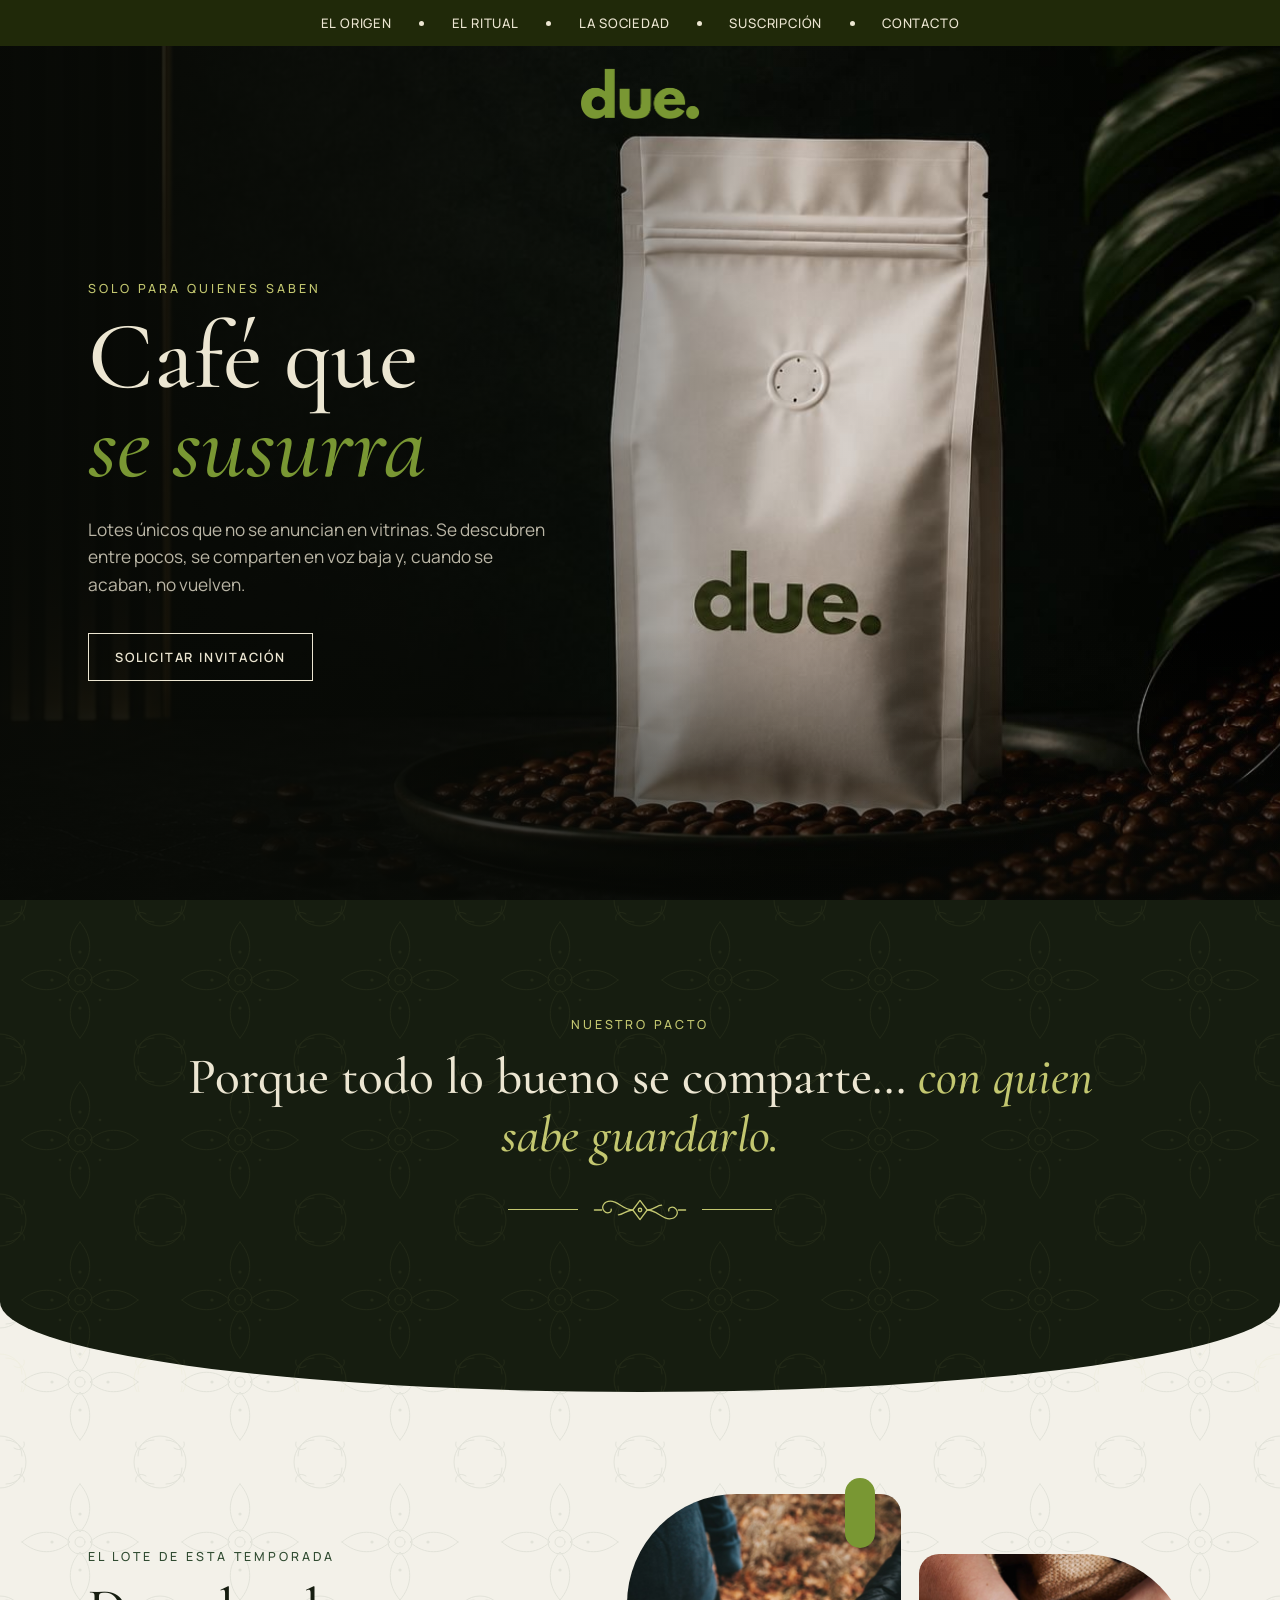
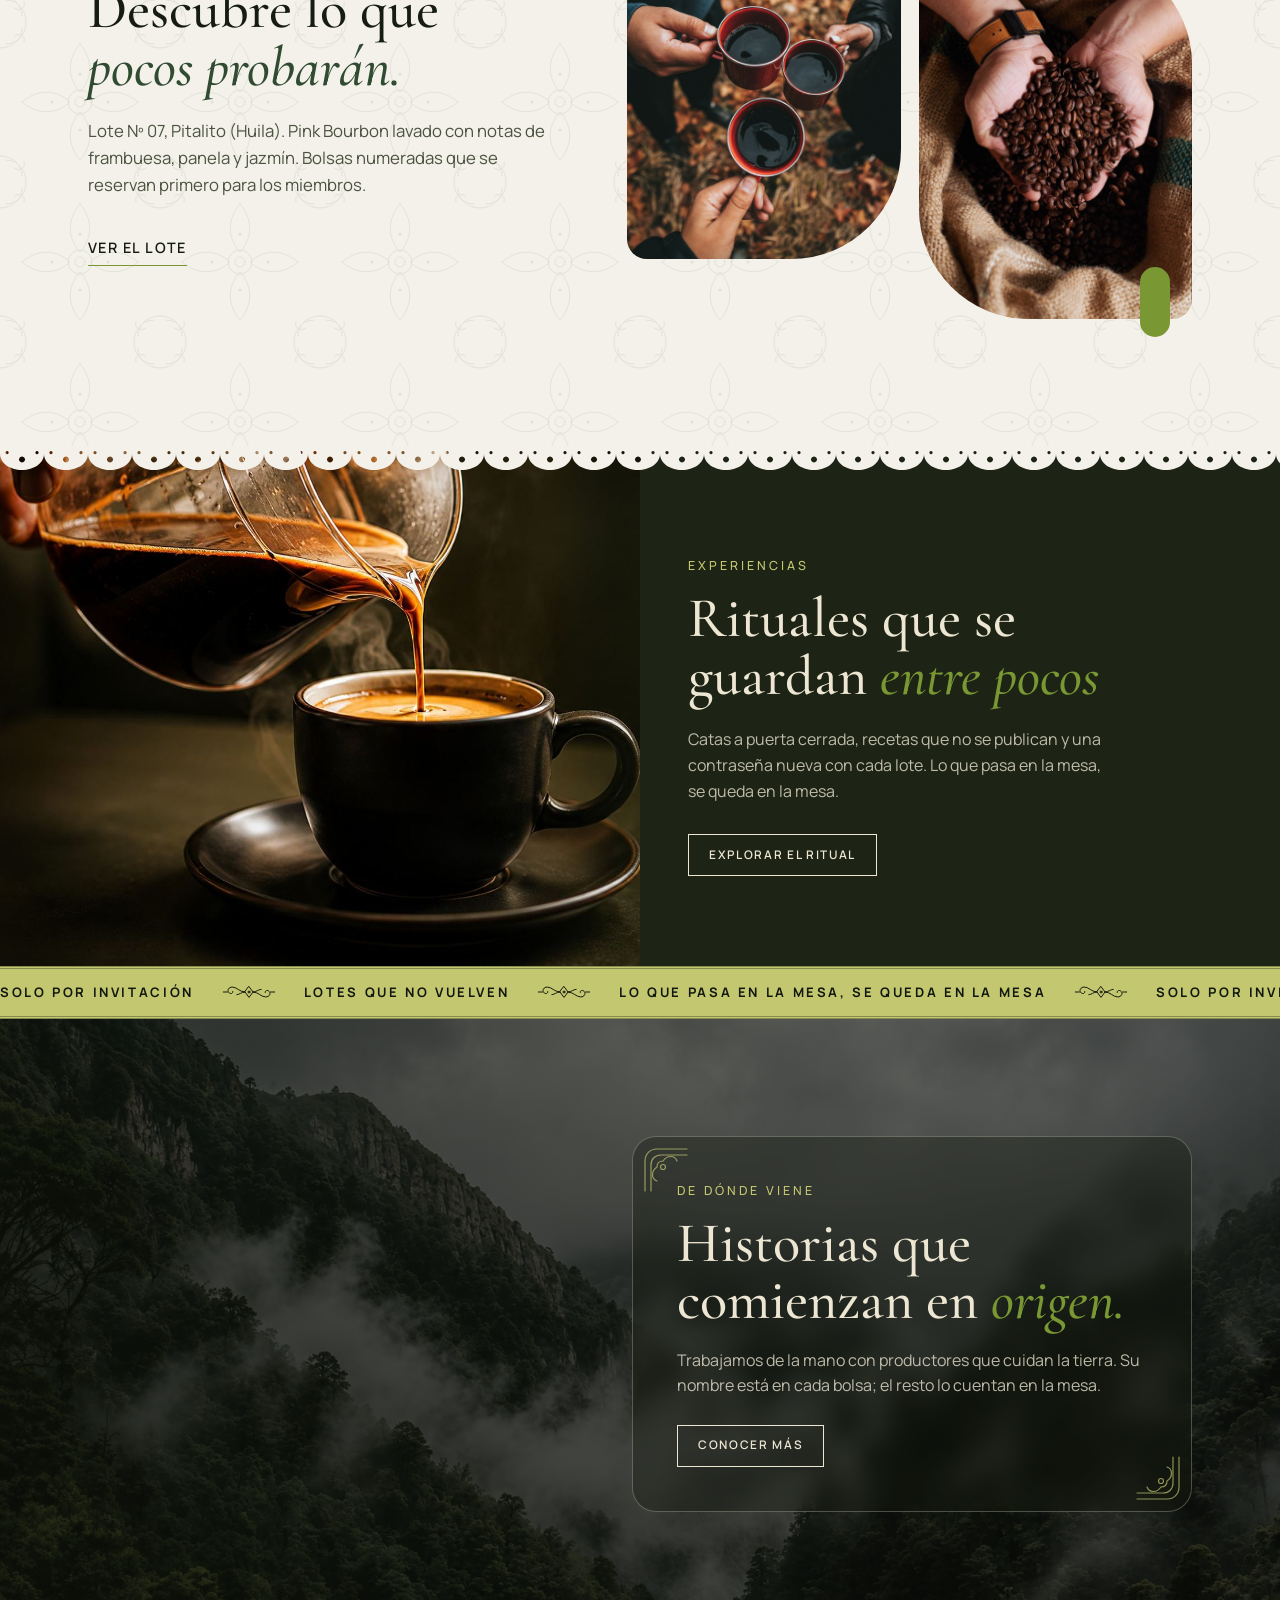
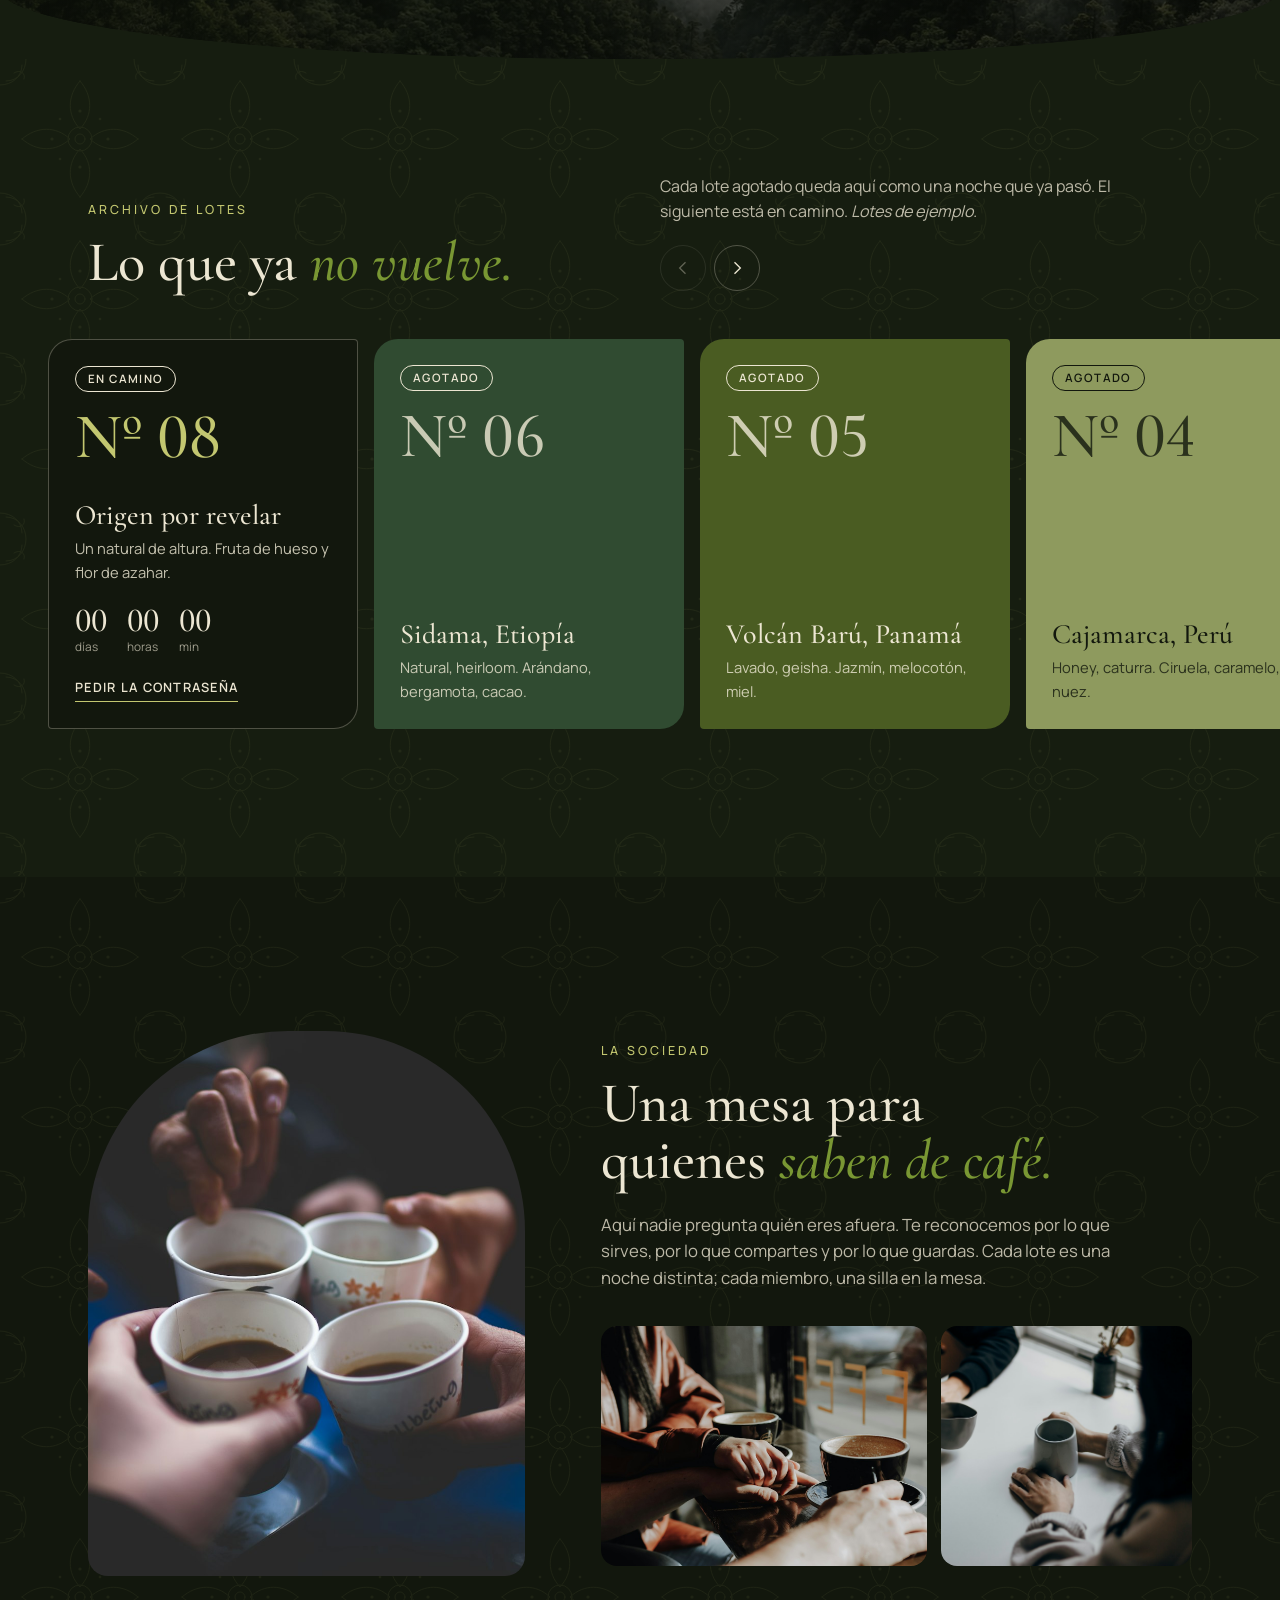
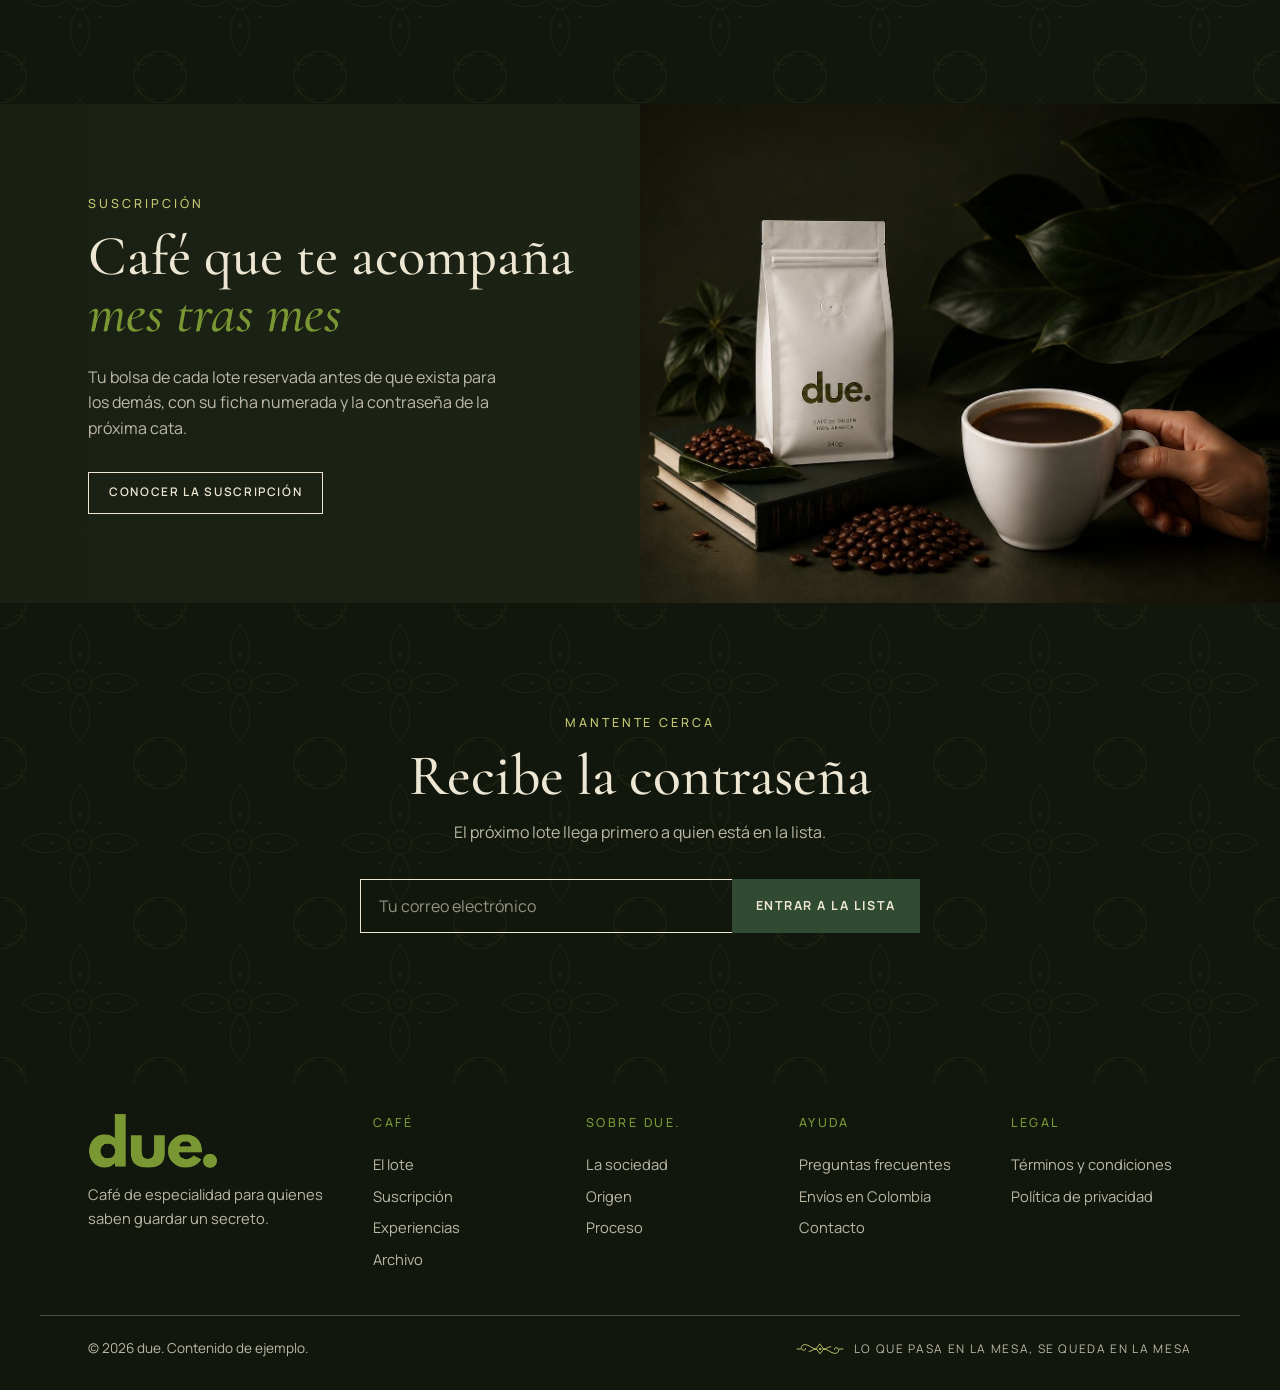
==== commit d5e66e2d: "Versión A: reemplazar los círculos de iconos por el archivo de lotes Co-Authored-By: Claude Opus 5.5" ====
--- a/version-a.html
+++ b/version-a.html
@@ -100,13 +100,38 @@
       </div>
     </section>
 
-    <section class="values lace-bg lace-edge" aria-label="Lo que nos define">
-      <ul class="wrap values__list">
-        <li><span class="dot dot--green"><svg viewBox="0 0 40 40" aria-hidden="true"><ellipse cx="20" cy="20" rx="9" ry="13" transform="rotate(30 20 20)"/><path d="M15 9c5 7 5 15 10 22"/></svg></span><b>Selección excepcional</b></li>
-        <li class="low"><span class="dot dot--light"><svg viewBox="0 0 40 40" aria-hidden="true"><path d="M20 6c6 7 9 12 9 17a9 9 0 0 1-18 0c0-4 3-8 5-10 1 4 3 5 4 5 0-4-1-8 0-12Z"/></svg></span><b>Tostado artesanal</b></li>
-        <li><span class="dot dot--green"><svg viewBox="0 0 40 40" aria-hidden="true"><path d="M8 16h24l-2 18H10L8 16Z"/><path d="M14 16v-3a6 6 0 0 1 12 0v3M17 25h6"/></svg></span><b>Bolsas numeradas</b></li>
-        <li class="low"><span class="dot dot--light"><svg viewBox="0 0 40 40" aria-hidden="true"><circle cx="13" cy="20" r="6"/><path d="M19 20h16M30 20v5M35 20v4"/></svg></span><b>Acceso por invitación</b></li>
-      </ul>
+    <section class="archive lace-bg lace-edge" id="archivo" aria-labelledby="archive-t">
+      <div class="wrap archive__head">
+        <div>
+          <p class="kicker">Archivo de lotes</p>
+          <h2 class="h2" id="archive-t">Lo que ya <em>no vuelve.</em></h2>
+        </div>
+        <div class="archive__side">
+          <p>Cada lote agotado queda aquí como una noche que ya pasó. El siguiente está en camino. <span class="sample">Lotes de ejemplo.</span></p>
+          <div class="rail-ctrl">
+            <button type="button" class="rail-btn" data-rail="-1" aria-label="Lotes anteriores"><svg viewBox="0 0 24 24" aria-hidden="true"><path d="M15 5l-7 7 7 7"/></svg></button>
+            <button type="button" class="rail-btn" data-rail="1" aria-label="Lotes siguientes"><svg viewBox="0 0 24 24" aria-hidden="true"><path d="M9 5l7 7-7 7"/></svg></button>
+          </div>
+        </div>
+      </div>
+      <div class="rail" data-rail-track tabindex="0" aria-label="Próximo lote y lotes anteriores">
+        <article class="plate plate--next">
+          <span class="plate__tag">En camino</span>
+          <p class="plate__n">Nº 08</p>
+          <h3>Origen por revelar</h3>
+          <p>Un natural de altura. Fruta de hueso y flor de azahar.</p>
+          <div class="countdown" data-countdown="2026-11-20T10:00:00-05:00">
+            <div><b data-cd="d">00</b><span>días</span></div>
+            <div><b data-cd="h">00</b><span>horas</span></div>
+            <div><b data-cd="m">00</b><span>min</span></div>
+          </div>
+          <a href="#contacto" class="plate__link">Pedir la contraseña</a>
+        </article>
+        <article class="plate plate--g1"><span class="plate__tag">Agotado</span><p class="plate__n">Nº 06</p><h3>Sidama, Etiopía</h3><p>Natural, heirloom. Arándano, bergamota, cacao.</p></article>
+        <article class="plate plate--g2"><span class="plate__tag">Agotado</span><p class="plate__n">Nº 05</p><h3>Volcán Barú, Panamá</h3><p>Lavado, geisha. Jazmín, melocotón, miel.</p></article>
+        <article class="plate plate--g3"><span class="plate__tag">Agotado</span><p class="plate__n">Nº 04</p><h3>Cajamarca, Perú</h3><p>Honey, caturra. Ciruela, caramelo, nuez.</p></article>
+        <article class="plate plate--g4"><span class="plate__tag">Agotado</span><p class="plate__n">Nº 03</p><h3>Nariño, Colombia</h3><p>Lavado, castillo. Naranja, panela, cacao.</p></article>
+      </div>
     </section>
 
     <section class="society lace-bg" id="sociedad" aria-labelledby="soc-t">
@@ -153,7 +178,7 @@
         <img src="assets/logo-due-lima.png" alt="due." width="130" height="56">
         <p>Café de especialidad para quienes saben guardar un secreto.</p>
       </div>
-      <div><h3>Café</h3><a href="#origen">El lote</a><a href="#suscripcion">Suscripción</a><a href="#ritual">Experiencias</a></div>
+      <div><h3>Café</h3><a href="#origen">El lote</a><a href="#suscripcion">Suscripción</a><a href="#ritual">Experiencias</a><a href="#archivo">Archivo</a></div>
       <div><h3>Sobre due.</h3><a href="#sociedad">La sociedad</a><a href="#origen">Origen</a><a href="#ritual">Proceso</a></div>
       <div><h3>Ayuda</h3><a href="#">Preguntas frecuentes</a><a href="#">Envíos en Colombia</a><a href="#contacto">Contacto</a></div>
       <div><h3>Legal</h3><a href="#">Términos y condiciones</a><a href="#">Política de privacidad</a></div>
--- a/css/a.css
+++ b/css/a.css
@@ -109,16 +109,37 @@
 .glass { padding: clamp(28px, 4vw, 44px); border: 1px solid var(--line); border-radius: 24px; background: rgba(18, 23, 13, .35); -webkit-backdrop-filter: blur(10px); backdrop-filter: blur(10px); }
 .glass p:not(.kicker) { margin: 18px 0 26px; color: var(--cream-2); }
 
-/* ---------- Valores ---------- */
-.values { padding: clamp(80px, 9vw, 120px) 0; background: var(--forest); }
-.values__list { list-style: none; display: grid; grid-template-columns: repeat(4, 1fr); gap: 24px; text-align: center; }
-.values__list li { display: grid; justify-items: center; gap: 22px; }
-.values__list li.low { padding-top: 40px; }
-.values__list b { font-family: var(--serif); font-weight: 500; font-size: 1.55rem; line-height: 1.15; }
-.dot { display: grid; place-items: center; width: 108px; height: 108px; border-radius: 50%; }
-.dot--green { background: var(--bottle); color: var(--lime); }
-.dot--light { background: var(--cream); color: var(--bottle); }
-.dot svg { width: 46px; height: 46px; fill: none; stroke: currentColor; stroke-width: 1.6; stroke-linecap: round; stroke-linejoin: round; }
+/* ---------- Archivo: lo que ya no vuelve ---------- */
+.archive { padding: clamp(80px, 9vw, 120px) 0 clamp(90px, 10vw, 130px); background: var(--forest); }
+.archive__head { display: grid; grid-template-columns: 1fr 1fr; gap: 40px; align-items: end; margin-bottom: 48px; }
+.archive__side { display: grid; gap: 20px; }
+.archive__side p { margin: 0; max-width: 30em; color: var(--cream-2); }
+.sample { font-style: italic; }
+.rail-ctrl { display: flex; gap: 8px; }
+.rail-btn { display: grid; place-items: center; width: 46px; height: 46px; border: 1px solid var(--line); border-radius: 50%; background: transparent; color: var(--cream); cursor: pointer; transition: background-color 200ms ease, color 200ms ease, transform 160ms var(--ease), opacity 200ms ease; }
+.rail-btn svg { width: 20px; height: 20px; fill: none; stroke: currentColor; stroke-width: 1.6; }
+.rail-btn:active { transform: scale(.94); }
+.rail-btn:disabled { opacity: .35; cursor: default; }
+@media (hover: hover) and (pointer: fine) { .rail-btn:not(:disabled):hover { background: var(--cream); color: var(--night); } }
+.rail { display: grid; grid-auto-flow: column; grid-auto-columns: clamp(250px, 25vw, 310px); gap: 16px; overflow-x: auto; overscroll-behavior-x: contain; scroll-snap-type: x mandatory; padding: 0 var(--gut) 20px; scroll-padding-inline: var(--gut); scrollbar-width: thin; scrollbar-color: var(--bottle) transparent; }
+@media (min-width: 1300px) { .rail { padding-inline: calc((100vw - var(--wrap)) / 2 + var(--gut)); scroll-padding-inline: calc((100vw - var(--wrap)) / 2 + var(--gut)); } }
+.plate { position: relative; scroll-snap-align: start; display: flex; flex-direction: column; min-height: 390px; padding: 26px; border-radius: 24px 4px 24px 4px; color: var(--cream); }
+.plate__tag { align-self: flex-start; margin-bottom: 16px; padding: 3px 12px; border: 1px solid currentColor; border-radius: 999px; font-size: .72rem; font-weight: 600; letter-spacing: .12em; text-transform: uppercase; }
+.plate .plate__n { margin: 0 0 auto; white-space: nowrap; font-variant-numeric: lining-nums; font-family: var(--serif); font-weight: 500; font-size: clamp(3.6rem, 5vw, 4.8rem); line-height: .9; }
+.plate h3 { margin: 20px 0 6px; font-family: var(--serif); font-weight: 500; font-size: 1.75rem; line-height: 1.1; }
+.plate p { margin: 0; font-size: .92rem; color: rgba(236, 230, 210, .82); }
+.plate--next { background: var(--night); border: 1px solid var(--line); }
+.plate--next .plate__n { color: var(--lime); }
+.plate--g1 { background: var(--bottle); }
+.plate--g2 { background: #4A5C22; }
+.plate--g3 { background: #8E9A5E; color: var(--night); }
+.plate--g3 p { color: rgba(18, 23, 13, .8); }
+.plate--g4 { background: var(--bar); border: 1px solid var(--line); }
+.countdown { display: flex; gap: 20px; margin: 20px 0; }
+.countdown div { display: grid; }
+.countdown b { font-family: var(--serif); font-weight: 500; font-size: 2.1rem; line-height: 1; font-variant-numeric: lining-nums tabular-nums; }
+.countdown span { font-size: .74rem; color: rgba(236, 230, 210, .65); }
+.plate__link { align-self: flex-start; padding-bottom: 4px; border-bottom: 1px solid var(--lime); font-size: .8rem; font-weight: 600; letter-spacing: .1em; text-transform: uppercase; }
 
 /* ---------- Sociedad ---------- */
 .society { padding: clamp(90px, 10vw, 140px) 0; background: var(--night); }
@@ -175,8 +196,7 @@
   .top__bar::-webkit-scrollbar { display: none; }
   .top__bar a { padding: 12px 18px; white-space: nowrap; }
   .lot__inner, .ritual, .origin__inner, .society__inner, .sub { grid-template-columns: 1fr; }
-  .values__list { grid-template-columns: 1fr 1fr; row-gap: 48px; }
-  .values__list li.low { padding-top: 0; }
+  .archive__head { grid-template-columns: 1fr; gap: 20px; }
   .sub__copy { padding-left: var(--gut); }
 }
 @media (max-width: 600px) {
@@ -201,7 +221,7 @@
 }
 
 /* Encaje: colores de borde y detalles */
-.values { --edge: var(--forest); }
+.archive { --edge: var(--forest); }
 .society { padding-top: clamp(120px, 12vw, 160px); }
 .glass.lace-corners::before, .glass.lace-corners::after { opacity: .7; }
 .band { border-block: 3px double rgba(18, 23, 13, .35); }
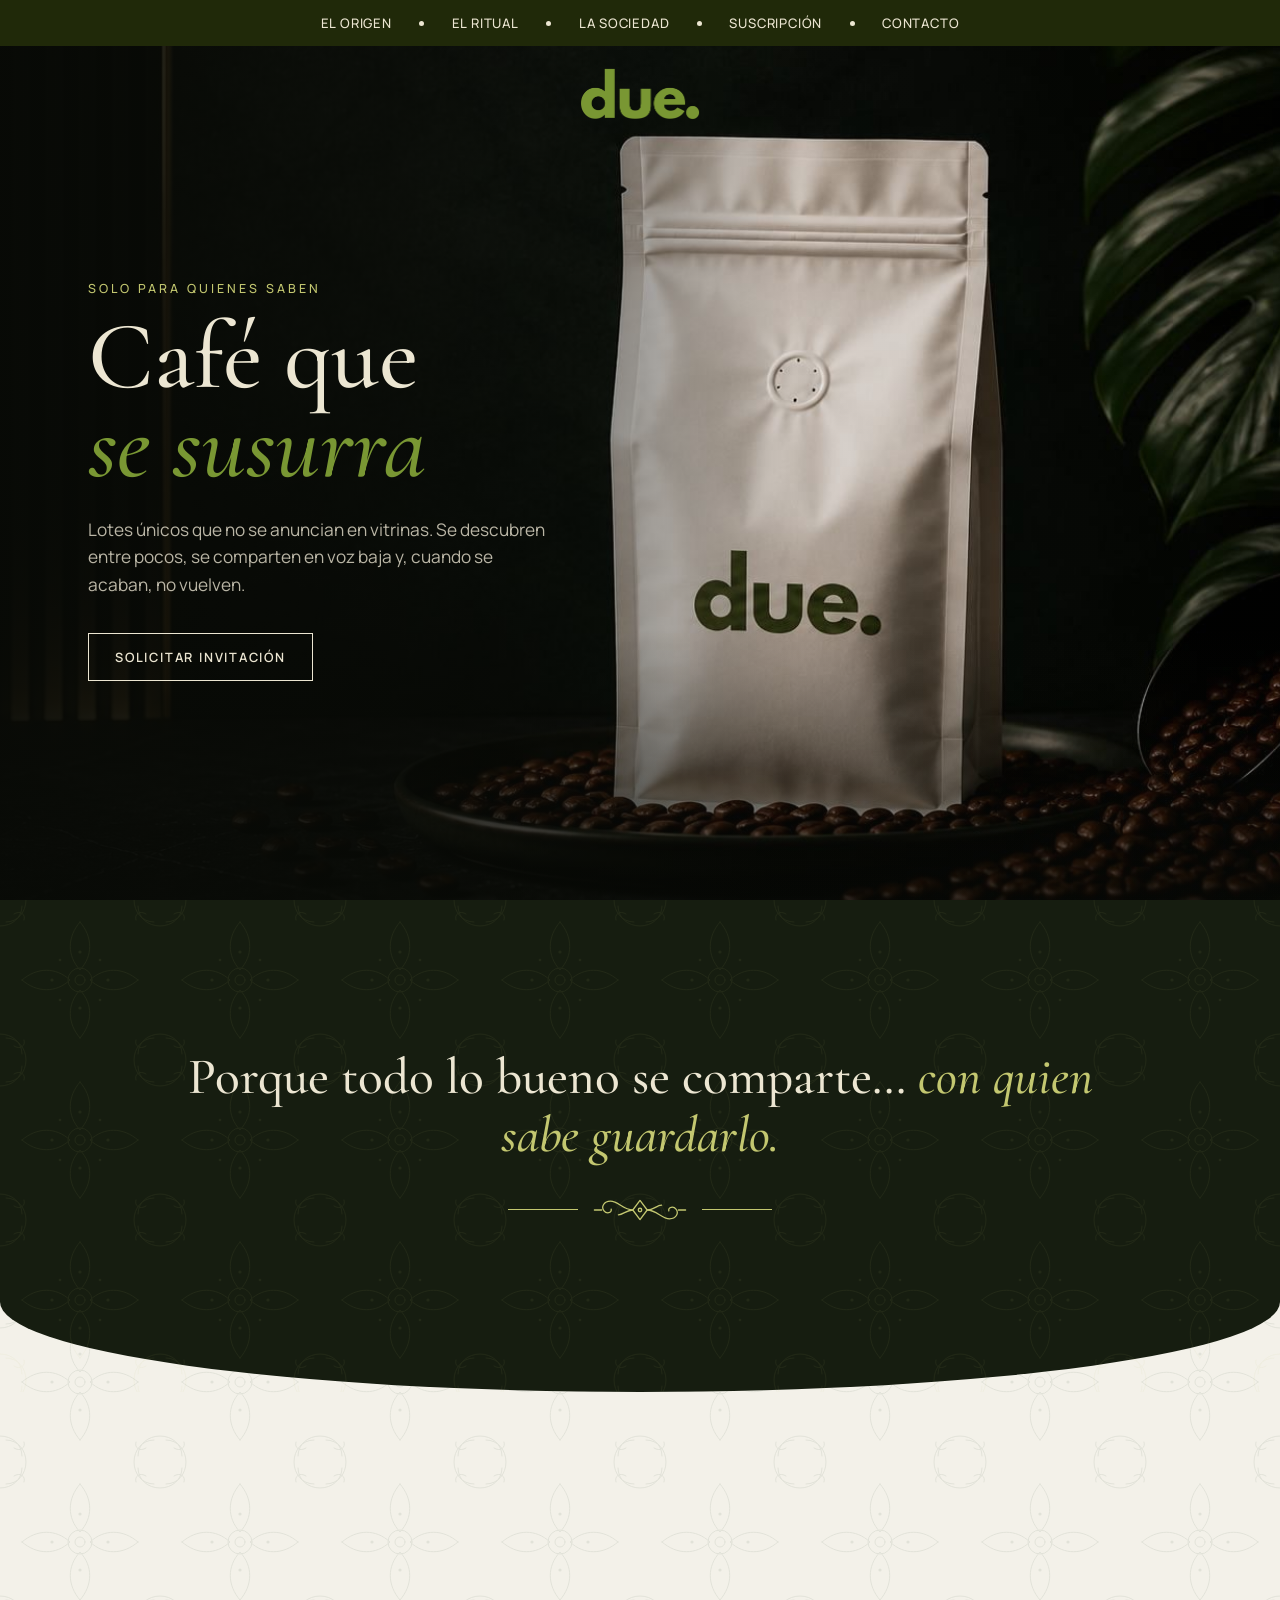
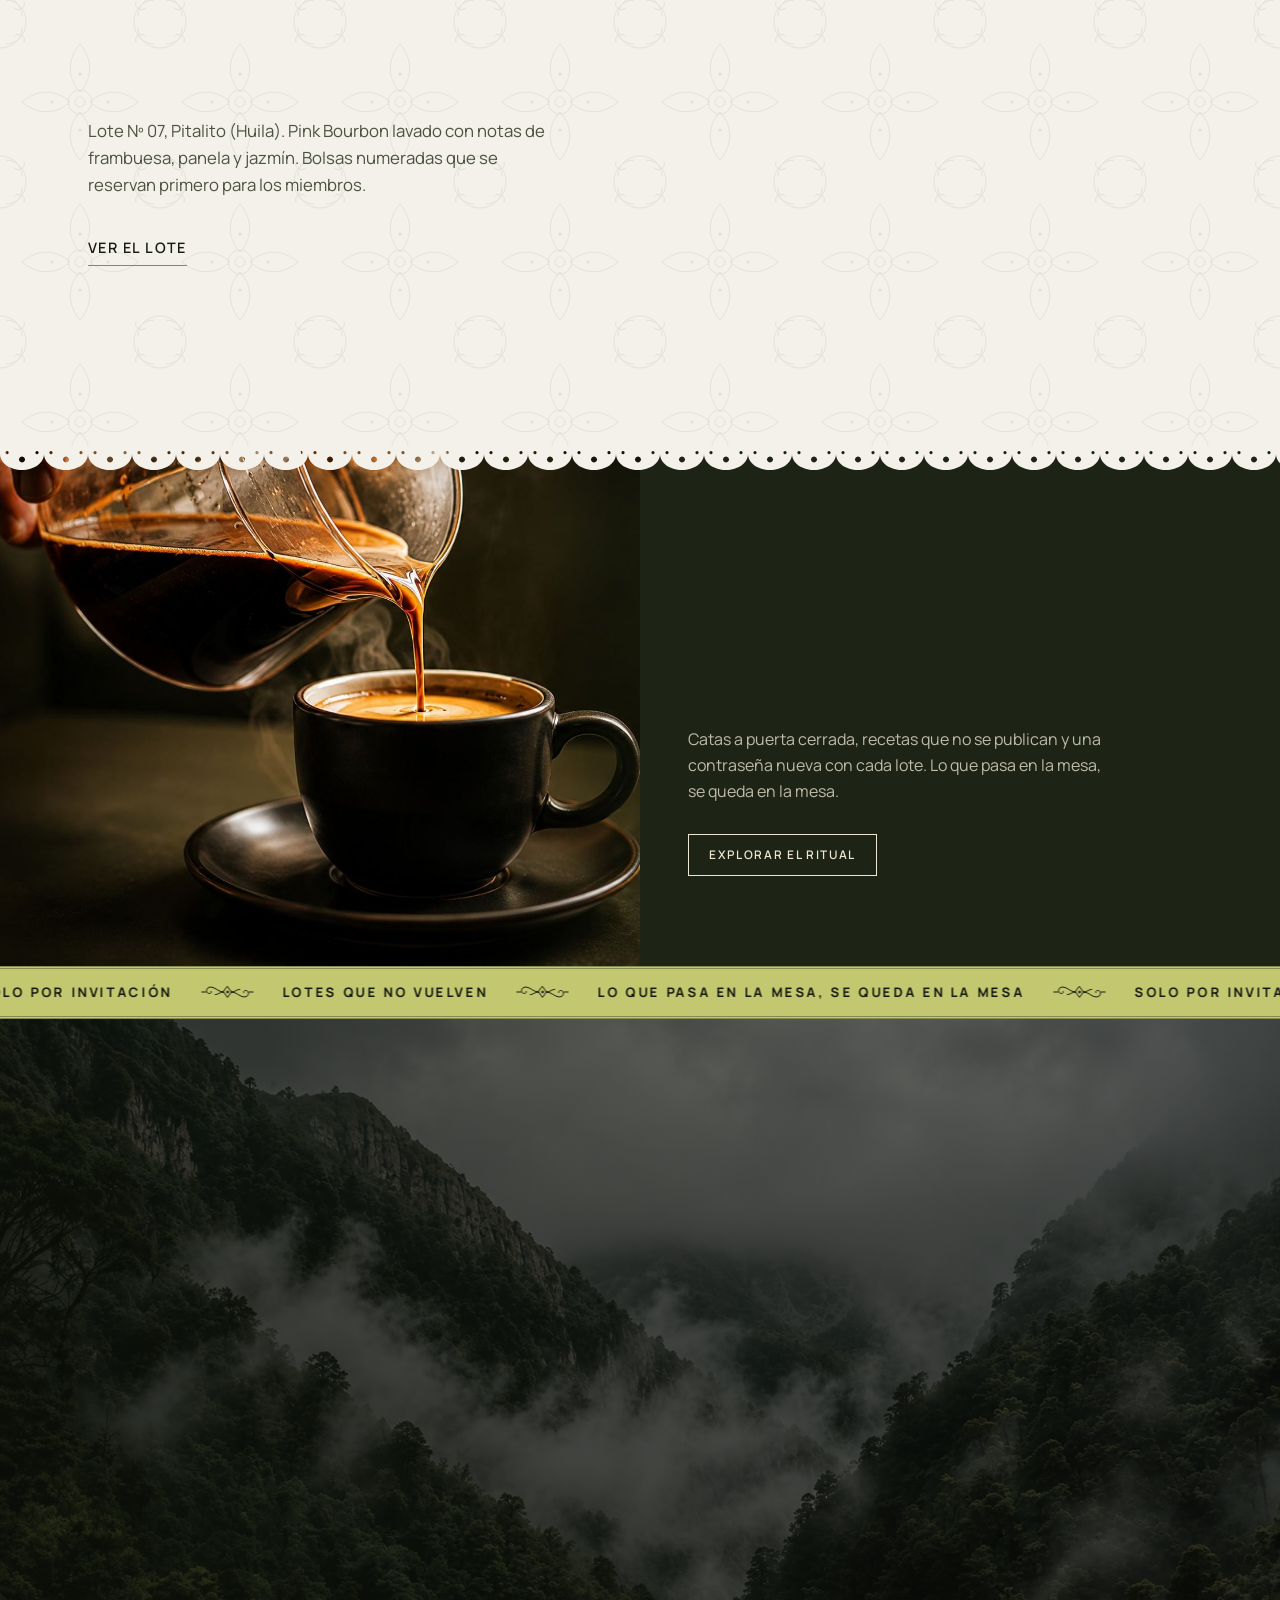
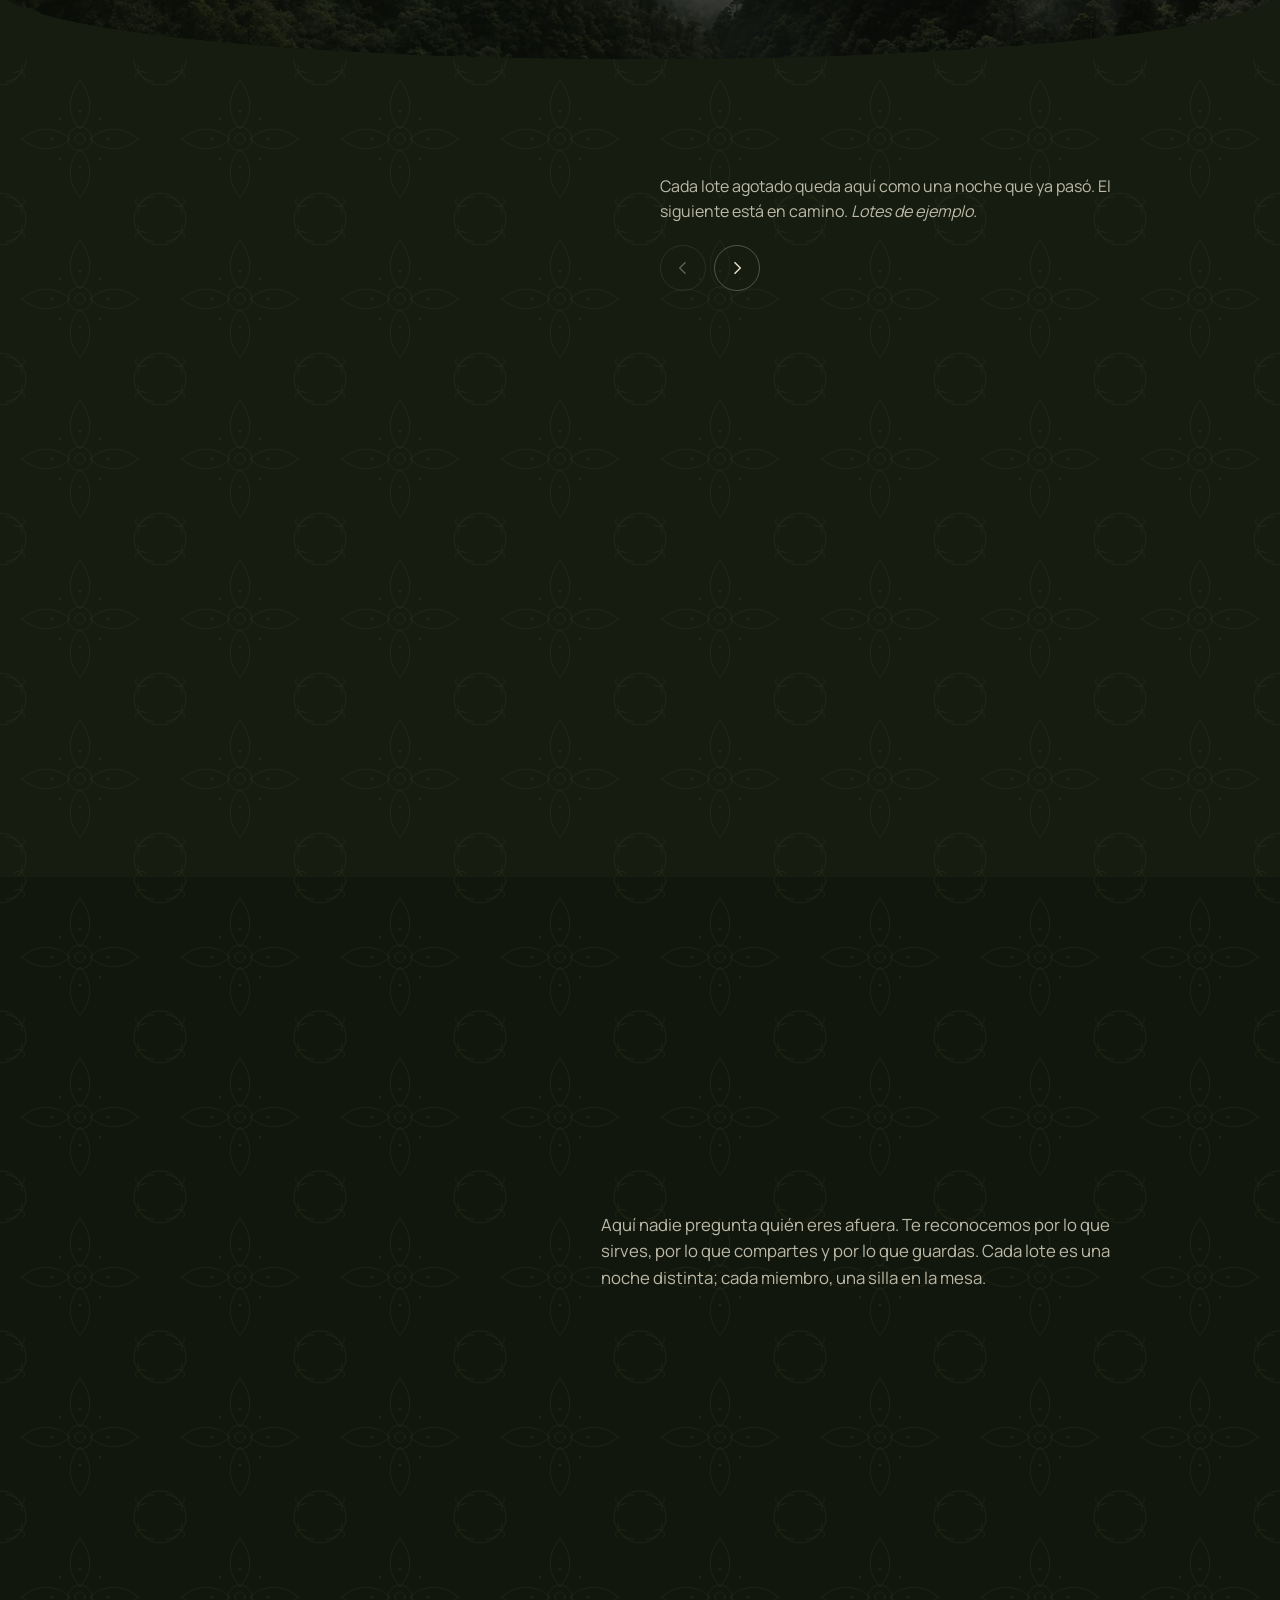
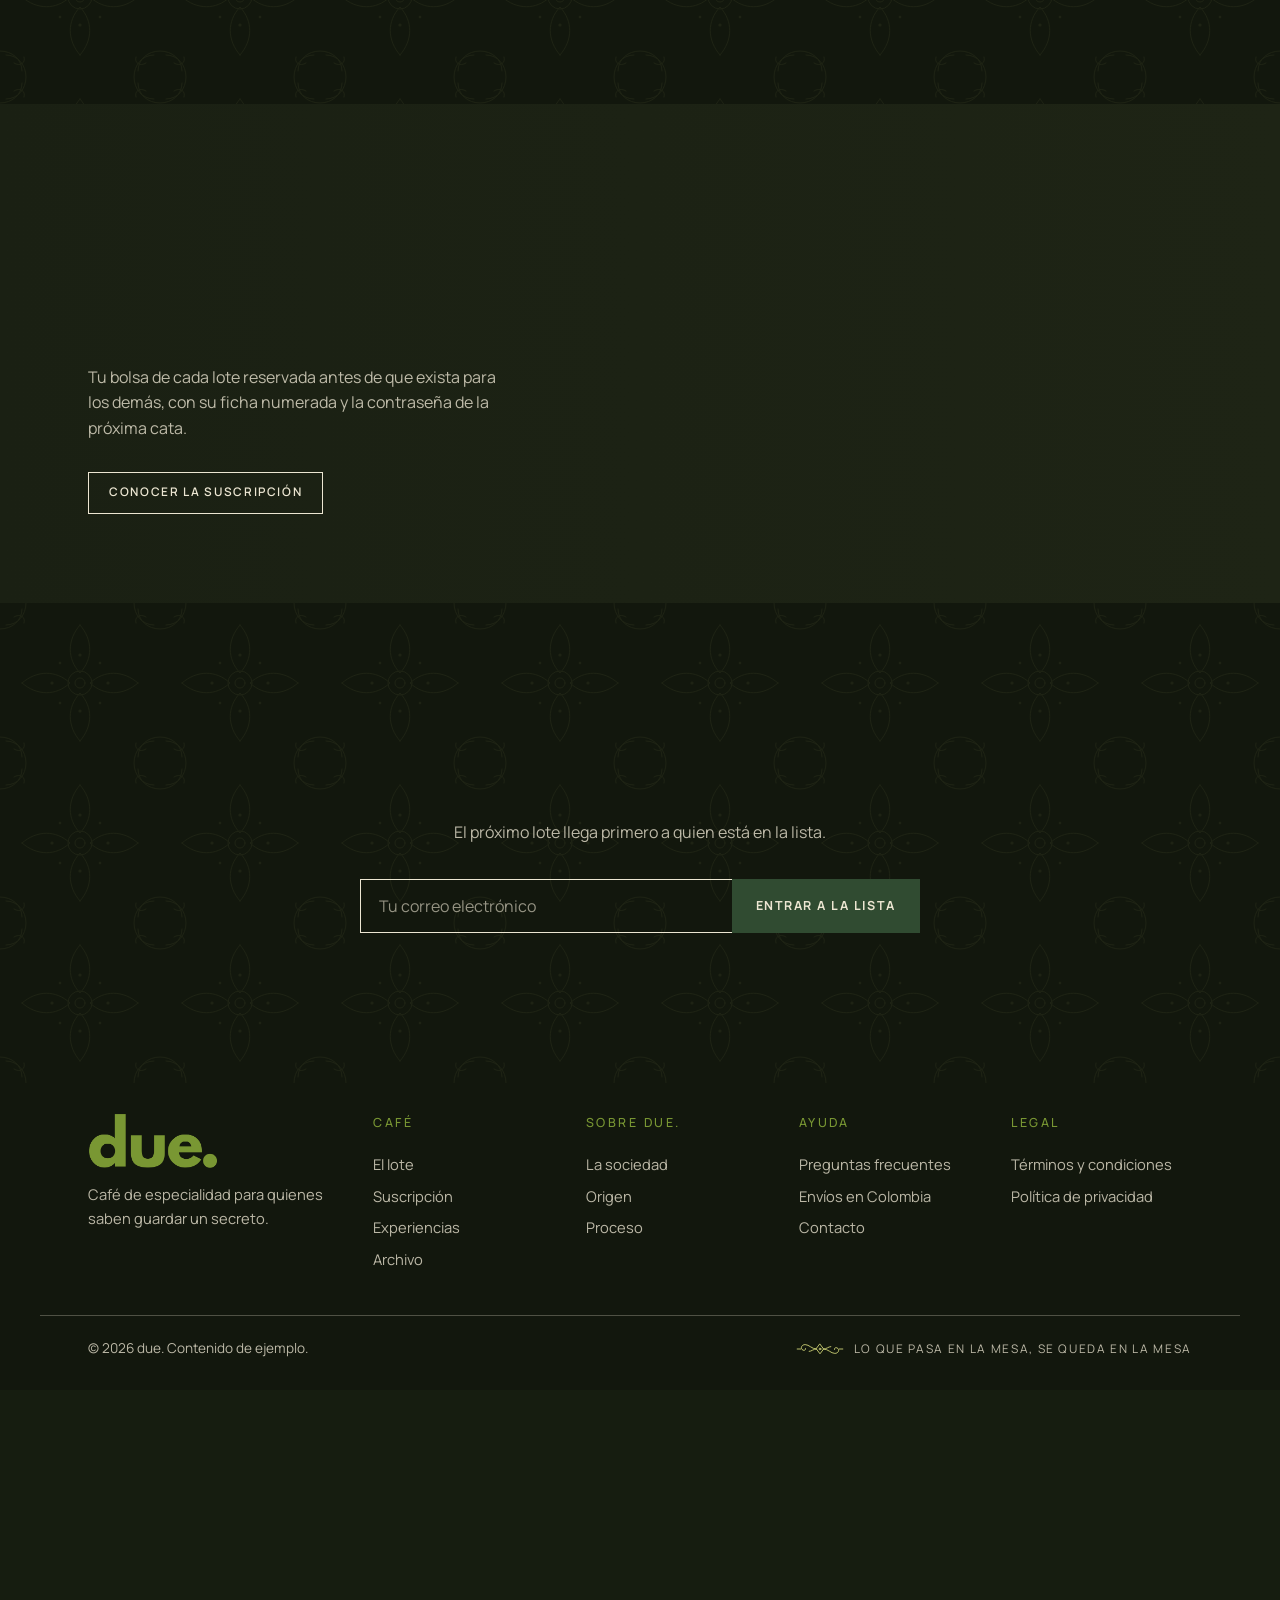
==== commit 03a543fb: "Poner la versión A como página principal - index.html ahora es la versión A (diseño de la marca) - L" ====
--- a/version-a.html
+++ b/version-a.html
@@ -2,193 +2,11 @@
 <html lang="es-CO">
 <head>
   <meta charset="utf-8">
-  <meta name="viewport" content="width=device-width, initial-scale=1, viewport-fit=cover">
-  <title>due. — Café que se susurra</title>
-  <meta name="description" content="due. es un club de café de especialidad. Lotes únicos que se descubren entre pocos y se comparten en voz baja.">
-  <meta name="theme-color" content="#202909">
-  <link rel="icon" type="image/png" href="assets/logo-due-olive.png">
-  <link rel="preconnect" href="https://fonts.googleapis.com">
-  <link rel="preconnect" href="https://fonts.gstatic.com" crossorigin>
-  <link href="https://fonts.googleapis.com/css2?family=Cormorant+Garamond:ital,wght@0,400;0,500;0,600;1,400;1,500&family=Manrope:wght@400;500;600;700&display=swap" rel="stylesheet">
-  <link rel="preload" as="image" href="assets/club/bolsa-hero.jpg">
-  <link rel="stylesheet" href="css/lace.css">
-  <link rel="stylesheet" href="css/a.css">
+  <title>due.</title>
+  <meta http-equiv="refresh" content="0; url=./">
+  <link rel="canonical" href="./">
 </head>
-<body>
-  <svg width="0" height="0" style="position:absolute" aria-hidden="true">
-    <symbol id="floron" viewBox="0 0 120 40">
-      <path d="M60 8l9 12-9 12-9-12Z"/>
-      <path d="M51 20C39 20 33 9 23 9c-8 0-12 7-8 12 3 4 10 3 9-2M69 20c12 0 18 11 28 11 8 0 12-7 8-12-3-4-10-3-9 2"/>
-      <path d="M51 20c-8 0-12 6-18 6M69 20c8 0 12-6 18-6M3 20h9M108 20h9"/>
-      <circle cx="60" cy="20" r="2.2"/>
-    </symbol>
-  </svg>
-
-  <a class="skip" href="#principal">Saltar al contenido</a>
-
-  <header class="top">
-    <nav class="top__bar" aria-label="Principal">
-      <a href="#origen">El origen</a>
-      <a href="#ritual">El ritual</a>
-      <a href="#sociedad">La sociedad</a>
-      <a href="#suscripcion">Suscripción</a>
-      <a href="#contacto">Contacto</a>
-    </nav>
-    <a href="#principal" class="top__logo" aria-label="due., inicio"><img src="assets/logo-due-lima.png" alt="" width="120" height="52"></a>
-  </header>
-
-  <main id="principal">
-
-    <section class="hero" aria-labelledby="hero-t">
-      <img class="hero__img" src="assets/club/bolsa-hero.jpg" alt="Bolsa de café due. sobre una bandeja con granos, en un salón oscuro" fetchpriority="high">
-      <div class="hero__veil" aria-hidden="true"></div>
-      <div class="wrap hero__inner">
-        <p class="kicker">Solo para quienes saben</p>
-        <h1 class="hero__t" id="hero-t">Café que <em>se susurra</em></h1>
-        <p class="hero__p">Lotes únicos que no se anuncian en vitrinas. Se descubren entre pocos, se comparten en voz baja y, cuando se acaban, no vuelven.</p>
-        <a href="#contacto" class="btn btn--line">Solicitar invitación</a>
-      </div>
-    </section>
-
-    <section class="pact lace-bg" aria-labelledby="pact-t">
-      <p class="kicker kicker--center">Nuestro pacto</p>
-      <h2 class="pact__t" id="pact-t">Porque todo lo bueno se comparte… <em>con quien sabe guardarlo.</em></h2>
-      <div class="ornament" aria-hidden="true"><span></span><svg class="floron" viewBox="0 0 120 40"><use href="#floron"/></svg><span></span></div>
-    </section>
-
-    <section class="lot lace-bg lace-bg--light lace-edge" id="origen" aria-labelledby="lot-t">
-      <div class="wrap lot__inner">
-        <div class="lot__copy">
-          <p class="kicker kicker--dark">El lote de esta temporada</p>
-          <h2 class="h2 h2--dark" id="lot-t">Descubre lo que <em>pocos probarán.</em></h2>
-          <p>Lote Nº 07, Pitalito (Huila). Pink Bourbon lavado con notas de frambuesa, panela y jazmín. Bolsas numeradas que se reservan primero para los miembros.</p>
-          <a href="#suscripcion" class="link">Ver el lote</a>
-        </div>
-        <div class="lot__arches">
-          <figure class="arch arch--a"><img src="assets/club/tres-tazas.jpg" alt="Tres personas brindan con tazas de café" loading="lazy"><i class="pill pill--top" aria-hidden="true"></i></figure>
-          <figure class="arch arch--b"><img src="assets/club/manos-granos.jpg" alt="Manos sosteniendo granos de café tostado sobre un costal" loading="lazy"><i class="pill pill--bottom" aria-hidden="true"></i></figure>
-        </div>
-      </div>
-    </section>
-
-    <section class="ritual" id="ritual" aria-labelledby="ritual-t">
-      <figure class="ritual__img"><img src="assets/club/vertido.jpg" alt="Café filtrado vertido en una taza negra" loading="lazy"></figure>
-      <div class="ritual__copy">
-        <p class="kicker">Experiencias</p>
-        <h2 class="h2" id="ritual-t">Rituales que se guardan <em>entre pocos</em></h2>
-        <p>Catas a puerta cerrada, recetas que no se publican y una contraseña nueva con cada lote. Lo que pasa en la mesa, se queda en la mesa.</p>
-        <a href="#sociedad" class="btn btn--line btn--sm">Explorar el ritual</a>
-      </div>
-    </section>
-
-    <div class="band" aria-hidden="true">
-      <div class="band__track">
-        <span>Solo por invitación</span><svg class="floron" viewBox="0 0 120 40"><use href="#floron"/></svg><span>Lotes que no vuelven</span><svg class="floron" viewBox="0 0 120 40"><use href="#floron"/></svg><span>Lo que pasa en la mesa, se queda en la mesa</span><svg class="floron" viewBox="0 0 120 40"><use href="#floron"/></svg>
-        <span>Solo por invitación</span><svg class="floron" viewBox="0 0 120 40"><use href="#floron"/></svg><span>Lotes que no vuelven</span><svg class="floron" viewBox="0 0 120 40"><use href="#floron"/></svg><span>Lo que pasa en la mesa, se queda en la mesa</span><svg class="floron" viewBox="0 0 120 40"><use href="#floron"/></svg>
-      </div>
-    </div>
-
-    <section class="origin" aria-labelledby="origin-t">
-      <img class="origin__bg" src="assets/club/montana.jpg" alt="" loading="lazy">
-      <div class="wrap origin__inner">
-        <div class="glass lace-corners">
-          <p class="kicker">De dónde viene</p>
-          <h2 class="h2" id="origin-t">Historias que comienzan en <em>origen.</em></h2>
-          <p>Trabajamos de la mano con productores que cuidan la tierra. Su nombre está en cada bolsa; el resto lo cuentan en la mesa.</p>
-          <a href="#sociedad" class="btn btn--line btn--sm">Conocer más</a>
-        </div>
-      </div>
-    </section>
-
-    <section class="archive lace-bg lace-edge" id="archivo" aria-labelledby="archive-t">
-      <div class="wrap archive__head">
-        <div>
-          <p class="kicker">Archivo de lotes</p>
-          <h2 class="h2" id="archive-t">Lo que ya <em>no vuelve.</em></h2>
-        </div>
-        <div class="archive__side">
-          <p>Cada lote agotado queda aquí como una noche que ya pasó. El siguiente está en camino. <span class="sample">Lotes de ejemplo.</span></p>
-          <div class="rail-ctrl">
-            <button type="button" class="rail-btn" data-rail="-1" aria-label="Lotes anteriores"><svg viewBox="0 0 24 24" aria-hidden="true"><path d="M15 5l-7 7 7 7"/></svg></button>
-            <button type="button" class="rail-btn" data-rail="1" aria-label="Lotes siguientes"><svg viewBox="0 0 24 24" aria-hidden="true"><path d="M9 5l7 7-7 7"/></svg></button>
-          </div>
-        </div>
-      </div>
-      <div class="rail" data-rail-track tabindex="0" aria-label="Próximo lote y lotes anteriores">
-        <article class="plate plate--next">
-          <span class="plate__tag">En camino</span>
-          <p class="plate__n">Nº 08</p>
-          <h3>Origen por revelar</h3>
-          <p>Un natural de altura. Fruta de hueso y flor de azahar.</p>
-          <div class="countdown" data-countdown="2026-11-20T10:00:00-05:00">
-            <div><b data-cd="d">00</b><span>días</span></div>
-            <div><b data-cd="h">00</b><span>horas</span></div>
-            <div><b data-cd="m">00</b><span>min</span></div>
-          </div>
-          <a href="#contacto" class="plate__link">Pedir la contraseña</a>
-        </article>
-        <article class="plate plate--g1"><span class="plate__tag">Agotado</span><p class="plate__n">Nº 06</p><h3>Sidama, Etiopía</h3><p>Natural, heirloom. Arándano, bergamota, cacao.</p></article>
-        <article class="plate plate--g2"><span class="plate__tag">Agotado</span><p class="plate__n">Nº 05</p><h3>Volcán Barú, Panamá</h3><p>Lavado, geisha. Jazmín, melocotón, miel.</p></article>
-        <article class="plate plate--g3"><span class="plate__tag">Agotado</span><p class="plate__n">Nº 04</p><h3>Cajamarca, Perú</h3><p>Honey, caturra. Ciruela, caramelo, nuez.</p></article>
-        <article class="plate plate--g4"><span class="plate__tag">Agotado</span><p class="plate__n">Nº 03</p><h3>Nariño, Colombia</h3><p>Lavado, castillo. Naranja, panela, cacao.</p></article>
-      </div>
-    </section>
-
-    <section class="society lace-bg" id="sociedad" aria-labelledby="soc-t">
-      <div class="wrap society__inner">
-        <figure class="society__portrait"><img src="assets/club/brindis.jpg" alt="Varias manos juntan vasos de café en un brindis" loading="lazy"></figure>
-        <div class="society__copy">
-          <p class="kicker">La sociedad</p>
-          <h2 class="h2" id="soc-t">Una mesa para quienes <em>saben de café.</em></h2>
-          <p>Aquí nadie pregunta quién eres afuera. Te reconocemos por lo que sirves, por lo que compartes y por lo que guardas. Cada lote es una noche distinta; cada miembro, una silla en la mesa.</p>
-          <div class="society__pair">
-            <figure><img src="assets/club/ventana.jpg" alt="Dos personas comparten café junto a una ventana" loading="lazy"></figure>
-            <figure><img src="assets/club/conversacion.jpg" alt="Dos personas conversan con sus tazas de café sobre la mesa" loading="lazy"></figure>
-          </div>
-        </div>
-      </div>
-    </section>
-
-    <section class="sub" id="suscripcion" aria-labelledby="sub-t">
-      <div class="sub__copy">
-        <p class="kicker">Suscripción</p>
-        <h2 class="h2" id="sub-t">Café que te acompaña <em>mes tras mes</em></h2>
-        <p>Tu bolsa de cada lote reservada antes de que exista para los demás, con su ficha numerada y la contraseña de la próxima cata.</p>
-        <a href="#contacto" class="btn btn--line btn--sm">Conocer la suscripción</a>
-      </div>
-      <figure class="sub__img"><img src="assets/club/bolsa-taza.jpg" alt="Bolsa de café due. junto a una taza de café negro y granos" loading="lazy"></figure>
-    </section>
-
-    <section class="news lace-bg" id="contacto" aria-labelledby="news-t">
-      <p class="kicker kicker--center">Mantente cerca</p>
-      <h2 class="h2 news__t" id="news-t">Recibe la contraseña</h2>
-      <p class="news__p">El próximo lote llega primero a quien está en la lista.</p>
-      <form class="news__form" data-join novalidate>
-        <label class="sr-only" for="mail-a">Tu correo electrónico</label>
-        <input id="mail-a" type="email" placeholder="Tu correo electrónico" autocomplete="email" required>
-        <button type="submit">Entrar a la lista</button>
-      </form>
-      <p class="news__msg" role="status" data-join-msg></p>
-    </section>
-  </main>
-
-  <footer class="foot">
-    <div class="wrap foot__inner">
-      <div class="foot__brand">
-        <img src="assets/logo-due-lima.png" alt="due." width="130" height="56">
-        <p>Café de especialidad para quienes saben guardar un secreto.</p>
-      </div>
-      <div><h3>Café</h3><a href="#origen">El lote</a><a href="#suscripcion">Suscripción</a><a href="#ritual">Experiencias</a><a href="#archivo">Archivo</a></div>
-      <div><h3>Sobre due.</h3><a href="#sociedad">La sociedad</a><a href="#origen">Origen</a><a href="#ritual">Proceso</a></div>
-      <div><h3>Ayuda</h3><a href="#">Preguntas frecuentes</a><a href="#">Envíos en Colombia</a><a href="#contacto">Contacto</a></div>
-      <div><h3>Legal</h3><a href="#">Términos y condiciones</a><a href="#">Política de privacidad</a></div>
-    </div>
-    <div class="wrap foot__base">
-      <p>© 2026 due. Contenido de ejemplo.</p>
-      <p class="foot__sign"><svg class="floron" viewBox="0 0 120 40" aria-hidden="true"><use href="#floron"/></svg> Lo que pasa en la mesa, se queda en la mesa</p>
-    </div>
-  </footer>
-
-  <script src="js/club.js"></script>
+<body style="background:#161D10;color:#ECE6D2;font-family:system-ui,sans-serif">
+  <p><a href="./" style="color:#C3C770">Ir a due.</a></p>
 </body>
 </html>
